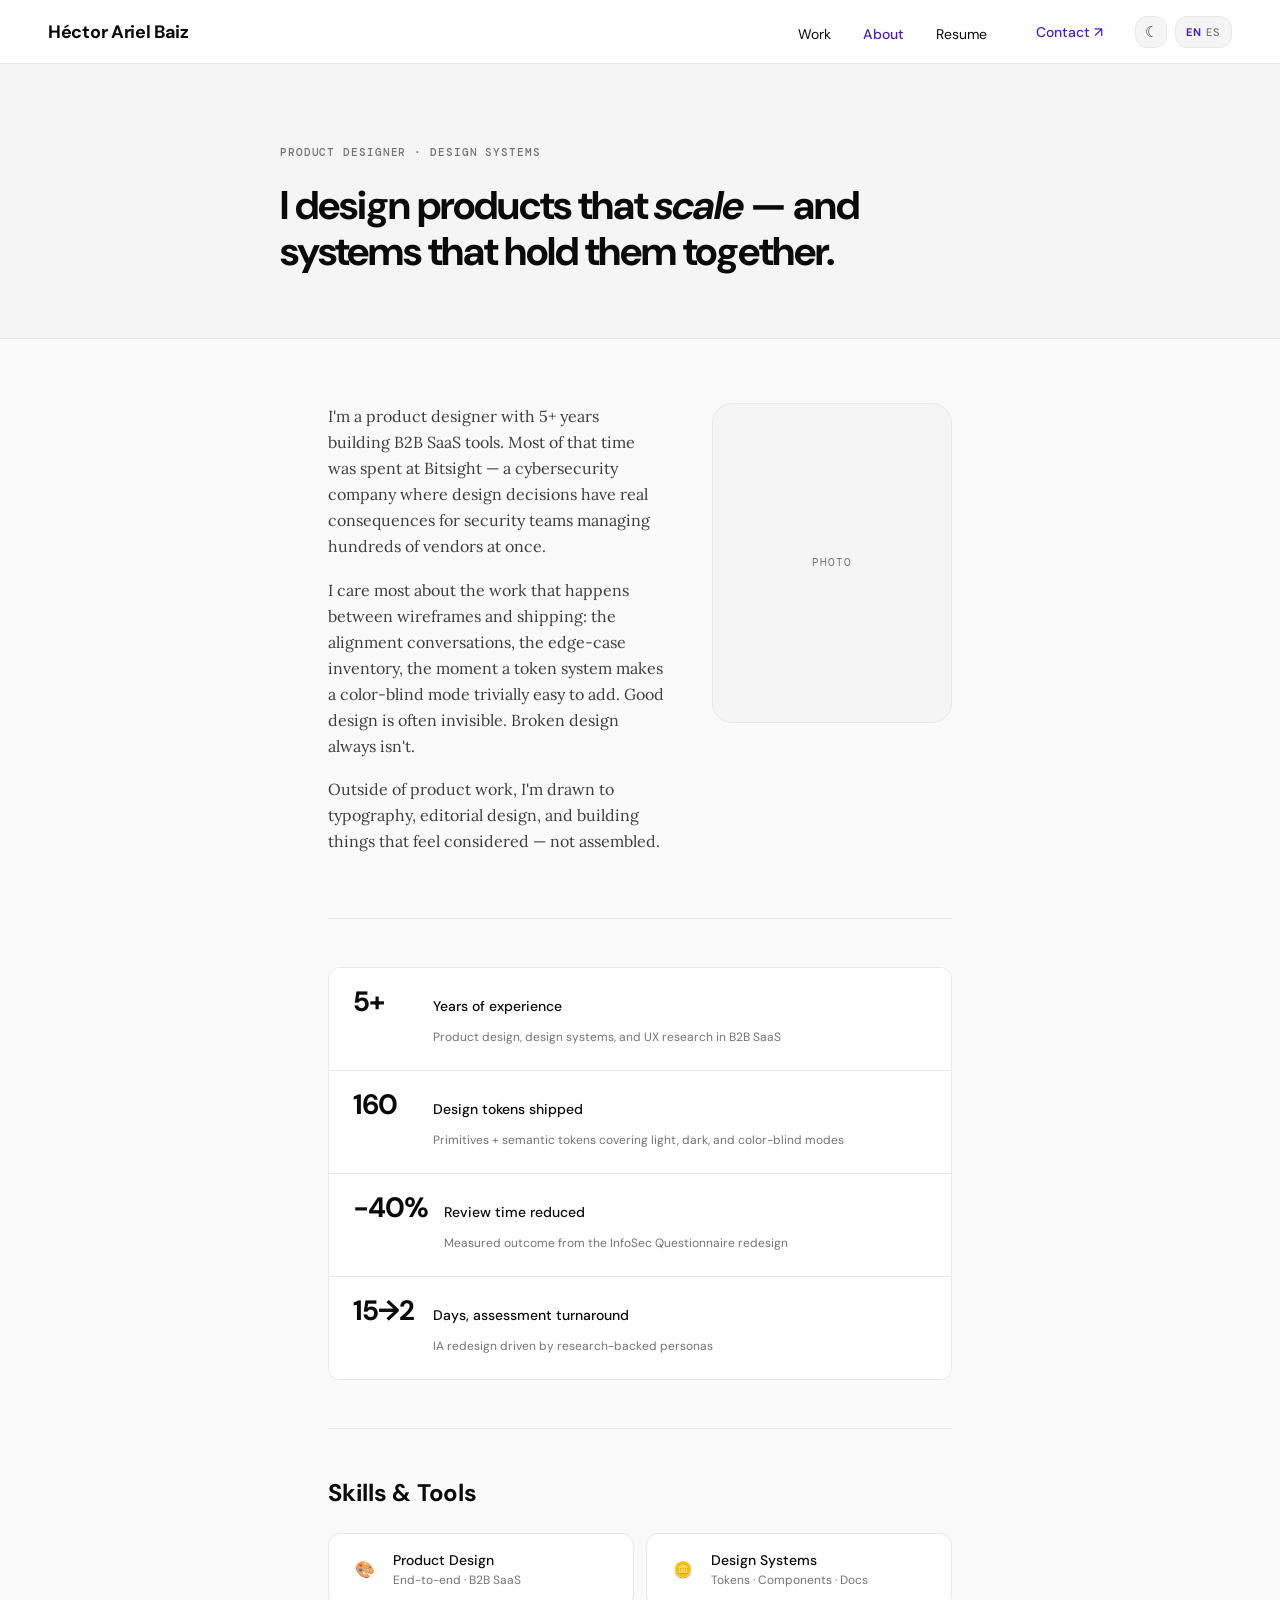
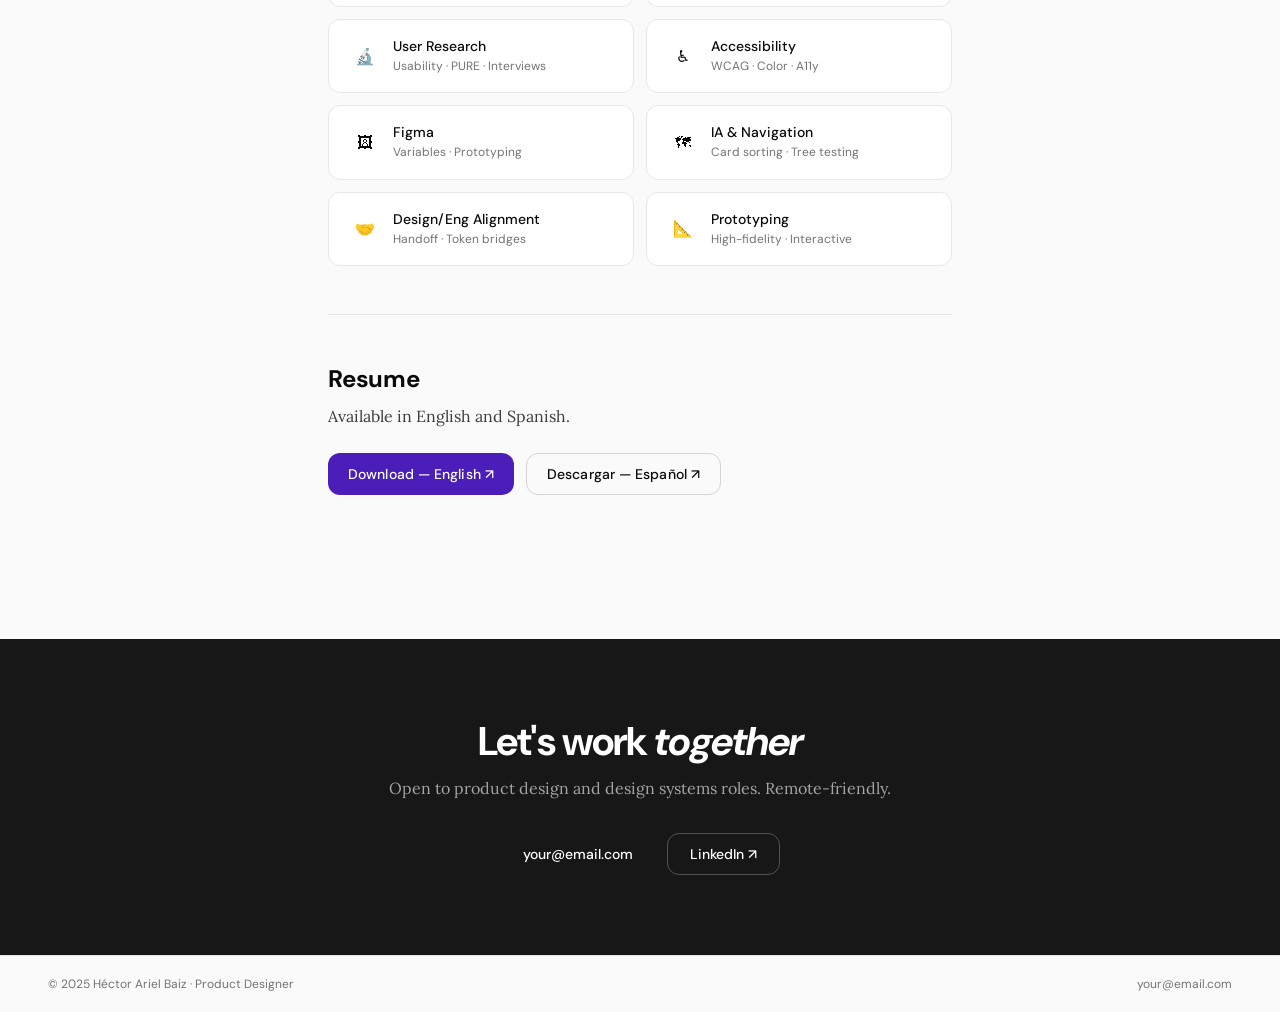
==== about.html @ a4086be5 "feat: case list layout, about page, name updated to Héctor Ariel Baiz" ====
<!DOCTYPE html>
<html lang="en">
<head>
  <meta charset="UTF-8"/>
  <link rel="stylesheet" href="css/tokens.css"/>
  <link rel="stylesheet" href="css/base.css"/>
  <link rel="stylesheet" href="css/about.css"/>
  <meta name="viewport" content="width=device-width, initial-scale=1.0"/>
  <title>About — Héctor Ariel Baiz · Product Designer</title>
</head>
<body>

<nav>
  <a class="nav-name" href="index.html" data-i18n="nav.brand">Héctor Ariel Baiz</a>
  <ul class="nav-links">
    <li><a href="index.html#work" data-i18n="nav.work">Work</a></li>
    <li><a href="about.html" aria-current="page" data-i18n="nav.about">About</a></li>
    <li><a href="downloads/Hector-Ariel-Baiz-Resume-EN.pdf" target="_blank" data-i18n="nav.resume">Resume</a></li>
  </ul>
  <a href="#" class="nav-cta" data-i18n="nav.contact" data-email-href>Contact ↗</a>
  <div class="nav-controls">
    <button class="theme-toggle" aria-label="Toggle theme">
      <span class="icon-moon">☾</span>
      <span class="icon-sun">☀</span>
    </button>
    <button class="lang-toggle" aria-label="Toggle language">
      <span class="lang-active">EN</span>
      <span class="lang-label">ES</span>
    </button>
  </div>
</nav>

<!-- ── HERO ── -->
<header class="about-hero">
  <div class="about-hero__inner">
    <span class="about-eyebrow">Product Designer · Design Systems</span>
    <h1>I design products that <em>scale</em> — and systems that hold them together.</h1>
  </div>
</header>

<!-- ── MAIN ── -->
<main class="about-wrap">

  <!-- BIO -->
  <section class="about-bio reveal">
    <div class="about-bio__text">
      <p>I'm a product designer with 5+ years building B2B SaaS tools. Most of that time was spent at Bitsight — a cybersecurity company where design decisions have real consequences for security teams managing hundreds of vendors at once.</p>
      <p>I care most about the work that happens between wireframes and shipping: the alignment conversations, the edge-case inventory, the moment a token system makes a color-blind mode trivially easy to add. Good design is often invisible. Broken design always isn't.</p>
      <p>Outside of product work, I'm drawn to typography, editorial design, and building things that feel considered — not assembled.</p>
    </div>
    <aside class="about-bio__aside">
      <figure class="about-photo about-photo--placeholder">
        <span>Photo</span>
      </figure>
    </aside>
  </section>

  <div class="divider"></div>

  <!-- NUMBERS -->
  <section class="about-facts reveal">
    <div class="about-fact">
      <span class="fact-num">5+</span>
      <div class="fact-copy">
        <strong>Years of experience</strong>
        <span>Product design, design systems, and UX research in B2B SaaS</span>
      </div>
    </div>
    <div class="about-fact">
      <span class="fact-num">160</span>
      <div class="fact-copy">
        <strong>Design tokens shipped</strong>
        <span>Primitives + semantic tokens covering light, dark, and color-blind modes</span>
      </div>
    </div>
    <div class="about-fact">
      <span class="fact-num">−40%</span>
      <div class="fact-copy">
        <strong>Review time reduced</strong>
        <span>Measured outcome from the InfoSec Questionnaire redesign</span>
      </div>
    </div>
    <div class="about-fact">
      <span class="fact-num">15→2</span>
      <div class="fact-copy">
        <strong>Days, assessment turnaround</strong>
        <span>IA redesign driven by research-backed personas</span>
      </div>
    </div>
  </section>

  <div class="divider"></div>

  <!-- SKILLS -->
  <section class="about-skills reveal">
    <h2>Skills & Tools</h2>
    <div class="skills-grid">
      <div class="skill-item"><div class="skill-icon">🎨</div><div><div class="skill-name">Product Design</div><div class="skill-cat">End-to-end · B2B SaaS</div></div></div>
      <div class="skill-item"><div class="skill-icon">🪙</div><div><div class="skill-name">Design Systems</div><div class="skill-cat">Tokens · Components · Docs</div></div></div>
      <div class="skill-item"><div class="skill-icon">🔬</div><div><div class="skill-name">User Research</div><div class="skill-cat">Usability · PURE · Interviews</div></div></div>
      <div class="skill-item"><div class="skill-icon">♿</div><div><div class="skill-name">Accessibility</div><div class="skill-cat">WCAG · Color · A11y</div></div></div>
      <div class="skill-item"><div class="skill-icon">🖼</div><div><div class="skill-name">Figma</div><div class="skill-cat">Variables · Prototyping</div></div></div>
      <div class="skill-item"><div class="skill-icon">🗺</div><div><div class="skill-name">IA & Navigation</div><div class="skill-cat">Card sorting · Tree testing</div></div></div>
      <div class="skill-item"><div class="skill-icon">🤝</div><div><div class="skill-name">Design/Eng Alignment</div><div class="skill-cat">Handoff · Token bridges</div></div></div>
      <div class="skill-item"><div class="skill-icon">📐</div><div><div class="skill-name">Prototyping</div><div class="skill-cat">High-fidelity · Interactive</div></div></div>
    </div>
  </section>

  <div class="divider"></div>

  <!-- RESUME -->
  <section class="about-resume reveal">
    <h2>Resume</h2>
    <p>Available in English and Spanish.</p>
    <div class="resume-links">
      <a href="downloads/Hector-Ariel-Baiz-Resume-EN.pdf" target="_blank" class="btn-primary">Download — English ↗</a>
      <a href="downloads/Hector-Ariel-Baiz-Resume-ES.pdf" target="_blank" class="btn-secondary">Descargar — Español ↗</a>
    </div>
  </section>

</main>

<!-- ── CONTACT ── -->
<section class="contact-dark">
  <h2>Let's work <em>together</em></h2>
  <p>Open to product design and design systems roles. Remote-friendly.</p>
  <div class="contact-links">
    <a href="#" class="btn-white" data-email>your@email.com</a>
    <a href="https://linkedin.com/in/yourprofile" class="btn-ghost-dark">LinkedIn ↗</a>
  </div>
</section>

<footer>
  <p>© 2025 Héctor Ariel Baiz · Product Designer</p>
  <a href="#" data-email>your@email.com</a>
</footer>

<script src="js/site.js" defer></script>
</body>
</html>
---- css/tokens.css ----
/*
 * tokens.css
 * ─────────────────────────────────────────────────────────
 * HAriel Baiz · Portfolio Design System
 * Source: Figma portfolio-DS  ·  Reference: doc.cc
 *
 * STRUCTURE
 *   1. Google Fonts
 *   2. Primitives  (raw neutral scale + brand)
 *   3. Light mode  (semantic tokens  →  :root)
 *   4. Dark mode   (overrides        →  [data-theme="dark"])
 *   5. Typography tokens
 *   6. Spacing & radius
 *
 * COLOR RULES
 *   · UI uses neutral scale exclusively
 *   · --brand (#2b0c7d) = interactive only:
 *     buttons, links, active nav, focus ring, tags text
 *   · Illustration palette (magenta, purple tints) = NOT for UI
 *
 * TYPOGRAPHY RULES (from Figma Typography page)
 *   Display  → Space Grotesk Bold    72/56/40px  tracking -2/-1.5/-1px
 *   Heading  → DM Sans ExtraBold     32/24px     tracking -0.5/-0.25px
 *              DM Sans Medium        20/18px
 *   Body     → Lora Regular          18/16px     lh 30/26px
 *   UI       → DM Sans Medium        16/14/12px
 *   Nav      → DM Sans Regular       14px
 * ─────────────────────────────────────────────────────────
 */

/* ── 1. FONTS ──────────────────────────────────────────── */
@import url('https://fonts.googleapis.com/css2?family=Space+Grotesk:wght@500,700&family=DM+Sans:ital,opsz,wght@0,9..40,400;0,9..40,500;0,9..40,800;1,9..40,400&family=Lora:ital,wght@0,400;1,400&family=DM+Mono:wght@400;500&display=swap');

/* ── 2. PRIMITIVES ─────────────────────────────────────── */
:root {
  /* Neutral scale — doc.cc foundation */
  --n-0:   #ffffff;
  --n-50:  #fafafa;
  --n-100: #f5f5f5;
  --n-200: #e8e8e8;
  --n-300: #d4d4d4;
  --n-400: #a3a3a3;
  --n-500: #737373;
  --n-600: #525252;
  --n-700: #3d3d3d;
  --n-800: #262626;
  --n-900: #171717;
  --n-950: #0a0a0a;

  /* Brand primitives */
  --purple-600: #3a149a;   /* hover state */
  --purple-700: #2b0c7d;   /* default interactive */
  --purple-300: #9b7dff;   /* brand on dark bg */
  --purple-500: #4B1EBA;
  --purple-400: #673CD8;
}

/* ── 3. LIGHT MODE (default) ────────────────────────────── */
:root {
  /* Backgrounds */
  --bg:         var(--n-0);
  --bg-subtle:  var(--n-50);
  --bg-muted:   var(--n-100);
  --bg-inverse: var(--n-900);  /* used for dark CTA / contact section */

  /* Surfaces */
  --surface-card:    var(--n-0);
  --surface-overlay: rgba(255,255,255,0.95);

  /* Text */
  --text:    var(--n-950);   /* primary   #0a0a0a */
  --text-2:  var(--n-700);   /* secondary #525252 */
  --text-3:  var(--n-500);   /* tertiary  #737373 */
  --text-on-inverse: var(--n-0);
  --text-on-inverse-2: var(--n-400);

  /* Borders */
  --border:     var(--n-200);   /* default #e8e8e8 */
  --border-mid: var(--n-300);   /* medium  #d4d4d4 */
  --border-str: var(--n-400);   /* strong  #a3a3a3 */

  /* Brand — interactive elements only */
  --brand:       var(--purple-500);  /* #2b0c7d */
  --brand-hover: var(--purple-600);  /* #3a149a */
  --brand-tag-bg: var(--n-200);      /* tag pill background */

  /* Nav */
  --nav-bg:      var(--surface-overlay);
  --nav-border:  var(--border);
  --nav-text:    var(--text);
  --nav-link:   var(--purple-500);

  /* Callout / feature card backgrounds */
  --surface-feature: var(--n-100);
  --surface-win:  #f0faf5;
  --surface-pain: #fdf5f2;
  --border-win:   #b8e4cc;
  --border-pain:  #f5d0c5;
  --surface-shipped:  #f0faf5;
  --border-shipped:   #b8e4cc;
  --surface-deferred: #fdf5f2;
  --border-deferred:  #f5d0c5;
}

/* ── 4. DARK MODE ───────────────────────────────────────── */
[data-theme="dark"] {
  /* Backgrounds */
  --bg:         var(--n-950);  /* #0a0a0a */
  --bg-subtle:  var(--n-900);
  --bg-muted:   var(--n-800);
  --bg-inverse: var(--n-100);    /* contact section flips to white in dark mode */

  /* Surfaces */
  --surface-card:    var(--n-800);
  --surface-overlay: rgba(10,10,10,0.95);

  /* Text */
  --text:    var(--n-0);     /* #ffffff */
  --text-2:  var(--n-200);   /* #a3a3a3 */
  --text-3:  var(--n-400);   /* #737373 */
  --text-on-inverse: var(--n-950);
  --text-on-inverse-2: var(--n-600);

  /* Borders */
  --border:     var(--n-700);   /* #262626 */
  --border-mid: var(--n-600);   /* #3d3d3d */
  --border-str: var(--n-500);   /* #525252 */

  /* Brand — lighter purple for dark bg contrast */
  --brand:       var(--purple-400); 
  --brand-hover: var(--purple-300);
  --brand-tag-bg: var(--n-600);

  /* Nav */
  --nav-bg:     var(--surface-overlay);
  --nav-border: var(--border);
  --nav-text:   var(--text);
  --nav-link:   var(--purple-300);

  /* Callout surfaces */
  --surface-feature: var(--n-900);
  --surface-win:  #0d1f15;
  --surface-pain: #1f0f0a;
  --border-win:   #1d4a30;
  --border-pain:  #4a2010;
  --surface-shipped:  #0d1f15;
  --border-shipped:   #1d4a30;
  --surface-deferred: #1f0f0a;
  --border-deferred:  #4a2010;
}

/* ── 5. TYPOGRAPHY TOKENS ───────────────────────────────── */
:root {
  --f-display: 'DM Sans', sans-serif;
  --f-ui:      'DM Sans', system-ui, sans-serif;
  --f-body:    'Lora', Georgia, serif;
  --f-mono:    'DM Mono', monospace;

  /* Display — Space Grotesk Bold */
  --t-display-2xl: 700 72px/80px var(--f-display);
  --t-display-xl:  700 56px/64px var(--f-display);
  --t-display-lg:  700 40px/48px var(--f-display);

  /* Heading — DM Sans */
  --t-heading-xl: 700 32px/40px var(--f-ui);   /* letter-spacing: -0.5px */
  --t-heading-lg: 700 24px/32px var(--f-ui);   /* letter-spacing: -0.25px */
  --t-heading-md: 500 20px/28px var(--f-ui);
  --t-heading-sm: 500 18px/26px var(--f-ui);

  /* Body — Lora */
  --t-body-lg: 400 18px/30px var(--f-body);
  --t-body-md: 400 16px/26px var(--f-body);

  /* UI — DM Sans */
  --t-label-lg: 500 16px/24px var(--f-ui);
  --t-label-md: 500 14px/20px var(--f-ui);
  --t-label-sm: 500 12px/16px var(--f-ui);
  --t-caption:  400 12px/16px var(--f-ui);
  --t-nav:      400 14px/20px var(--f-ui);
}

/* ── 6. SPACING & RADIUS ────────────────────────────────── */
:root {
  --r-sm:   6px;
  --r-md:   12px;
  --r-lg:   20px;
  --r-pill: 999px;

  --space-xs:  8px;
  --space-sm:  16px;
  --space-md:  24px;
  --space-lg:  48px;
  --space-xl:  80px;
  --space-2xl: 96px;

  /* Legacy aliases — referenced by case study components */
  --radius-sm:  var(--r-sm);
  --radius-md:  var(--r-md);
  --radius-lg:  var(--r-lg);
  --purple:     var(--brand);
  --purple-mid: var(--brand-hover);
  --magenta:    var(--brand);
  --bg-soft:    var(--bg-subtle);
  --bg-card:    var(--surface-card);
  --text-mid:   var(--text-2);
  --text-mute:  var(--text-3);
}
---- css/base.css ----
/*
 * base.css
 * ─────────────────────────────────────────────────────────
 * Reset · Nav · Footer · Buttons · Chips · Utilities
 * Shared by every page in the portfolio
 * ─────────────────────────────────────────────────────────
 */

/* ── RESET ─────────────────────────────────────────────── */
*, *::before, *::after { box-sizing: border-box; margin: 0; padding: 0; }
html { scroll-behavior: smooth; }
img, video { max-width: 100%; display: block; }

/* ── BASE ──────────────────────────────────────────────── */
body {
  font-family: var(--f-ui);
  font-size: 20px;
  background: var(--bg-subtle);
  color: var(--text);
  line-height: 1.6;
  -webkit-font-smoothing: antialiased;
  transition: background-color 0.25s ease, color 0.25s ease;
}

/* ── NAV ───────────────────────────────────────────────── */
nav {
  position: sticky;
  top: 0;
  z-index: 100;
  background: var(--nav-bg);
  backdrop-filter: blur(16px);
  -webkit-backdrop-filter: blur(16px);
  border-bottom: 1px solid var(--nav-border);
  height: 64px;
  padding: 0 48px;
  display: flex;
  align-items: center;
  justify-content: space-between;
  gap: 32px;
}

/* Logo — Space Grotesk Bold 18px */
.nav-name,
.nav-logo {
  font-family: var(--f-display);
  font-weight: 700;
  font-size: 18px;
  line-height: 1;
  letter-spacing: -0.3px;
  color: var(--text);
  text-decoration: none;
  white-space: nowrap;
  flex-shrink: 0;
}

.nav-links {
  display: flex;
  gap: 32px;
  list-style: none;
  flex: 1;
  justify-content: flex-end;
  margin-right: 16px;
}

/* Nav/Default — DM Sans Regular 14px */
.nav-links a {
  font-family: var(--f-ui);
  font-size: 14px;
  font-weight: 400;
  line-height: 20px;
  letter-spacing: 0.1px;
  color: var(--nav-text);
  text-decoration: none;
  transition: color 0.15s;
}
.nav-links a:hover,
.nav-links a[aria-current="page"] {
  /* Nav/Active — DM Sans Medium */
  font-weight: 500;
  color: var(--nav-link);
}

/* Contact CTA — DM Sans Medium 14px brand */
.nav-cta {
  font-family: var(--f-ui);
  font-weight: 500;
  font-size: 14px;
  line-height: 20px;
  letter-spacing: 0.1px;
  color: var(--nav-link);
  text-decoration: none;
  white-space: nowrap;
  flex-shrink: 0;
  transition: opacity 0.15s;
}
.nav-cta:hover { opacity: 0.7; }

/* ── NAV CONTROLS (theme + lang) ────────────────────────── */
.nav-controls {
  display: flex;
  align-items: center;
  gap: 8px;
  flex-shrink: 0;
}

/* Theme toggle button */
.theme-toggle {
  width: 32px;
  height: 32px;
  border-radius: var(--r-md);
  border: 1px solid var(--border);
  background: var(--bg-muted);
  color: var(--text-2);
  cursor: pointer;
  display: flex;
  align-items: center;
  justify-content: center;
  font-size: 15px;
  transition: background 0.15s, border-color 0.15s, color 0.15s;
  padding: 0;
  line-height: 1;
}
.theme-toggle:hover {
  background: var(--bg-subtle);
  border-color: var(--border-mid);
  color: var(--text);
}
/* Icon swap via data-theme on <html> */
.theme-toggle .icon-sun  { display: none; }
.theme-toggle .icon-moon { display: block; }
[data-theme="dark"] .theme-toggle .icon-sun  { display: block; }
[data-theme="dark"] .theme-toggle .icon-moon { display: none; }

/* Lang toggle */
.lang-toggle {
  height: 32px;
  padding: 0 10px;
  border-radius: var(--r-md);
  border: 1px solid var(--border);
  background: var(--bg-muted);
  color: var(--text-2);
  cursor: pointer;
  display: flex;
  align-items: center;
  font-family: var(--f-ui);
  font-size: 11px;
  font-weight: 500;
  letter-spacing: 0.08em;
  text-transform: uppercase;
  gap: 4px;
  transition: background 0.15s, border-color 0.15s, color 0.15s;
}
.lang-toggle:hover {
  background: var(--bg-subtle);
  border-color: var(--border-mid);
  color: var(--text);
}
/* Active lang indicator */
.lang-toggle .lang-label { color: var(--text-3); }
.lang-toggle .lang-active { color: var(--brand); font-weight: 700; }

/* ── DIVIDER ────────────────────────────────────────────── */
.divider {
  height: 1px;
  background: var(--border);
}

/* ── BUTTONS ────────────────────────────────────────────── */

/* Button/MD — DM Sans Medium 14px/20px */
.btn-primary {
  display: inline-flex;
  align-items: center;
  gap: 6px;
  font-family: var(--f-ui);
  font-weight: 500;
  font-size: 14px;
  line-height: 20px;
  letter-spacing: 0.1px;
  color: #fff;
  background: var(--brand);
  padding: 10px 20px;
  border-radius: var(--r-md);
  border: none;
  text-decoration: none;
  cursor: pointer;
  transition: background 0.15s, transform 0.15s;
  white-space: nowrap;
}
.btn-primary:hover {
  background: var(--brand-hover);
  transform: translateY(-1px);
}

.btn-secondary {
  display: inline-flex;
  align-items: center;
  gap: 6px;
  font-family: var(--f-ui);
  font-weight: 500;
  font-size: 14px;
  line-height: 20px;
  letter-spacing: 0.1px;
  color: var(--text);
  background: transparent;
  border: 1px solid var(--border-mid);
  padding: 10px 20px;
  border-radius: var(--r-md);
  text-decoration: none;
  cursor: pointer;
  transition: border-color 0.15s, color 0.15s, transform 0.15s;
  white-space: nowrap;
}
.btn-secondary:hover {
  border-color: var(--border-str);
  transform: translateY(-1px);
}

/* Used on dark background (contact section) */
.btn-white {
  display: inline-flex;
  align-items: center;
  gap: 8px;
  font-family: var(--f-ui);
  font-weight: 500;
  font-size: 14px;
  line-height: 20px;
  color: var(--text-on-inverse);
  background: var(--bg-inverse);
  padding: 10px 22px;
  border-radius: var(--r-md);
  border: none;
  text-decoration: none;
  cursor: pointer;
  transition: opacity 0.15s;
}
.btn-white:hover { opacity: 0.88; }

.btn-ghost-dark {
  display: inline-flex;
  align-items: center;
  gap: 8px;
  font-family: var(--f-ui);
  font-weight: 500;
  font-size: 14px;
  line-height: 20px;
  color: var(--text-on-inverse);
  border: 1px solid rgba(255,255,255,0.25);
  padding: 10px 22px;
  border-radius: var(--r-md);
  text-decoration: none;
  cursor: pointer;
  background: transparent;
  transition: border-color 0.15s;
}
.btn-ghost-dark:hover { border-color: rgba(255,255,255,0.6); }

/* ── CHIPS / TAGS ───────────────────────────────────────── */

/* Filled brand tag (cards, hero chips) */
.chip, .card-tag, .tag {
  display: inline-flex;
  align-items: center;
  font-family: var(--f-ui);
  font-size: 11px;
  font-weight: 500;
  letter-spacing: 0.1px;
  color: var(--text-2);
  background: var(--brand-tag-bg);
  padding: 3px 10px;
  border-radius: var(--r-pill);
  white-space: nowrap;
}

/* Outline chip variant */
.chip.outline {
  background: transparent;
  color: var(--text-3);
  border: 1px solid var(--border-mid);
}

/* ── FOOTER ─────────────────────────────────────────────── */
footer {
  background: var(--bg-subtle);
  border-top: 1px solid var(--border);
  padding: 20px 48px;
  display: flex;
  align-items: center;
  justify-content: space-between;
  gap: 16px;
}
footer p,
footer a {
  font-family: var(--f-ui);
  font-size: 12px;
  line-height: 16px;
  color: var(--text-3);
  text-decoration: none;
}
footer a:hover { color: var(--text); }

/* ── ANIMATIONS ─────────────────────────────────────────── */
@keyframes fadeUp {
  from { opacity: 0; transform: translateY(14px); }
  to   { opacity: 1; transform: none; }
}

/* Triggered on load (hero elements) */
.js .fade-in {
  opacity: 0;
  animation: fadeUp 0.55s ease both;
}
.fade-in:nth-child(1) { animation-delay: 0.0s; }
.fade-in:nth-child(2) { animation-delay: 0.1s; }
.fade-in:nth-child(3) { animation-delay: 0.2s; }
.fade-in:nth-child(4) { animation-delay: 0.3s; }
.fade-in:nth-child(5) { animation-delay: 0.4s; }

/* Triggered on scroll (IntersectionObserver in site.js) */
/* Only hide .reveal when JS has loaded — content always visible without JS */
.js .reveal {
  opacity: 0;
  transform: translateY(16px);
  transition: opacity 0.5s ease, transform 0.5s ease;
}
.js .reveal.visible {
  opacity: 1;
  transform: none;
}

/* Respect reduced motion */
@media (prefers-reduced-motion: reduce) {
  .fade-in { animation: none; opacity: 1; }
  .reveal  { transition: none; opacity: 1; transform: none; }
}

/* ── PROGRESS BAR (case studies) ────────────────────────── */
.progress-bar {
  position: sticky;
  top: 64px;
  left: 0;
  right: 0;
  height: 2px;
  background: var(--border);
  z-index: 99;
}
.progress-fill {
  height: 100%;
  width: 0%;
  background: var(--brand);
  transition: width 0.1s linear;
}

/* ── RESPONSIVE SHARED ─────────────────────────────────── */
@media (max-width: 1024px) {
  nav { padding: 0 24px; }
  footer { padding: 20px 24px; }
}
@media (max-width: 640px) {
  nav { padding: 0 16px; gap: 16px; }
  .nav-links { display: none; }
  footer { padding: 16px; flex-direction: column; text-align: center; }
}
---- css/about.css ----
/*
 * about.css
 * Requires: tokens.css, base.css
 */

/* ── HERO ───────────────────────────────────────────────── */
.about-hero {
  background: var(--bg-muted);
  border-bottom: 1px solid var(--border);
  padding: 5rem 48px 4rem;
}
.about-hero__inner {
  max-width: 720px;
  margin: 0 auto;
}
.about-eyebrow {
  display: block;
  font-family: var(--f-mono);
  font-size: 0.7rem;
  font-weight: 500;
  letter-spacing: 0.08em;
  text-transform: uppercase;
  color: var(--text-3);
  margin-bottom: 1.25rem;
}
.about-hero h1 {
  font-family: var(--f-display);
  font-weight: 700;
  font-size: clamp(2rem, 4vw, 40px);
  line-height: 1.15;
  letter-spacing: -1px;
  color: var(--text);
}
.about-hero h1 em { font-style: italic; }

/* ── MAIN ───────────────────────────────────────────────── */
.about-wrap {
  max-width: 720px;
  margin: 0 auto;
  padding: 0 48px 6rem;
}

/* ── BIO ────────────────────────────────────────────────── */
.about-bio {
  display: grid;
  grid-template-columns: 1fr 240px;
  gap: 48px;
  align-items: start;
  padding: 4rem 0;
}
.about-bio__text p {
  font-family: var(--f-body);
  font-size: 16px;
  line-height: 26px;
  color: var(--text-2);
  margin-bottom: 1.1rem;
}
.about-bio__text p:last-child { margin-bottom: 0; }

.about-photo {
  width: 100%;
  aspect-ratio: 3/4;
  border-radius: var(--r-lg);
  overflow: hidden;
  border: 1px solid var(--border);
  margin: 0;
}
.about-photo img {
  width: 100%; height: 100%;
  object-fit: cover; display: block;
}
.about-photo--placeholder {
  background: var(--bg-muted);
  display: flex; align-items: center; justify-content: center;
}
.about-photo--placeholder span {
  font-family: var(--f-mono);
  font-size: 0.7rem; letter-spacing: 0.08em;
  text-transform: uppercase; color: var(--text-3);
}

/* ── FACTS ──────────────────────────────────────────────── */
.about-facts {
  border: 1px solid var(--border);
  border-radius: var(--r-md);
  overflow: hidden;
  margin: 3rem 0;
}
.about-fact {
  background: var(--surface-card);
  padding: 20px 24px;
  border-bottom: 1px solid var(--border);
  display: flex;
  align-items: baseline;
  gap: 16px;
}
.about-fact:last-child { border-bottom: none; }
.fact-num {
  font-family: var(--f-display);
  font-weight: 700; font-size: 28px;
  line-height: 1; letter-spacing: -1px;
  color: var(--text); min-width: 64px; flex-shrink: 0;
}
.fact-copy strong {
  display: block; font-family: var(--f-ui);
  font-weight: 500; font-size: 14px;
  line-height: 20px; color: var(--text); margin-bottom: 2px;
}
.fact-copy span {
  font-family: var(--f-ui);
  font-size: 12px; line-height: 16px; color: var(--text-3);
}

/* ── SKILLS ─────────────────────────────────────────────── */
.about-skills { padding: 3rem 0; }
.about-skills h2 {
  font-family: var(--f-ui); font-weight: 700;
  font-size: 24px; line-height: 32px;
  letter-spacing: -0.25px; color: var(--text); margin-bottom: 24px;
}
.skills-grid {
  display: grid; grid-template-columns: repeat(2, 1fr); gap: 12px;
}
.skill-item {
  background: var(--surface-card); border: 1px solid var(--border);
  border-radius: var(--r-md); padding: 16px 20px;
  display: flex; align-items: center; gap: 12px;
}
.skill-icon {
  width: 32px; height: 32px;
  display: flex; align-items: center; justify-content: center;
  font-size: 16px; flex-shrink: 0;
}
.skill-name {
  font-family: var(--f-ui); font-weight: 500;
  font-size: 14px; line-height: 20px; color: var(--text); margin-bottom: 1px;
}
.skill-cat { font-family: var(--f-ui); font-size: 12px; color: var(--text-3); }

/* ── RESUME ─────────────────────────────────────────────── */
.about-resume { padding: 3rem 0; }
.about-resume h2 {
  font-family: var(--f-ui); font-weight: 700;
  font-size: 24px; line-height: 32px;
  letter-spacing: -0.25px; color: var(--text); margin-bottom: 8px;
}
.about-resume > p {
  font-family: var(--f-body); font-size: 16px;
  line-height: 26px; color: var(--text-2); margin-bottom: 24px;
}
.resume-links { display: flex; gap: 12px; flex-wrap: wrap; }

/* ── CONTACT ────────────────────────────────────────────── */
.contact-dark {
  background: var(--bg-inverse); padding: 80px 48px; text-align: center;
}
.contact-dark h2 {
  font-family: var(--f-display); font-weight: 700;
  font-size: clamp(2rem, 4vw, 40px);
  line-height: 1.1; letter-spacing: -1px;
  color: var(--text-on-inverse); margin-bottom: 12px;
}
.contact-dark h2 em { font-style: italic; }
.contact-dark > p {
  font-family: var(--f-body); font-size: 16px;
  line-height: 26px; color: var(--text-on-inverse-2); margin-bottom: 32px;
}
.contact-links { display: flex; gap: 12px; justify-content: center; flex-wrap: wrap; }

/* ── RESPONSIVE ─────────────────────────────────────────── */
@media (max-width: 768px) {
  .about-bio { grid-template-columns: 1fr; }
  .about-bio__aside { order: -1; max-width: 180px; }
  .skills-grid { grid-template-columns: 1fr; }
}
@media (max-width: 640px) {
  .about-hero { padding: 4rem 16px 3rem; }
  .about-wrap { padding: 0 16px 4rem; }
  .contact-dark { padding: 64px 16px; }
}
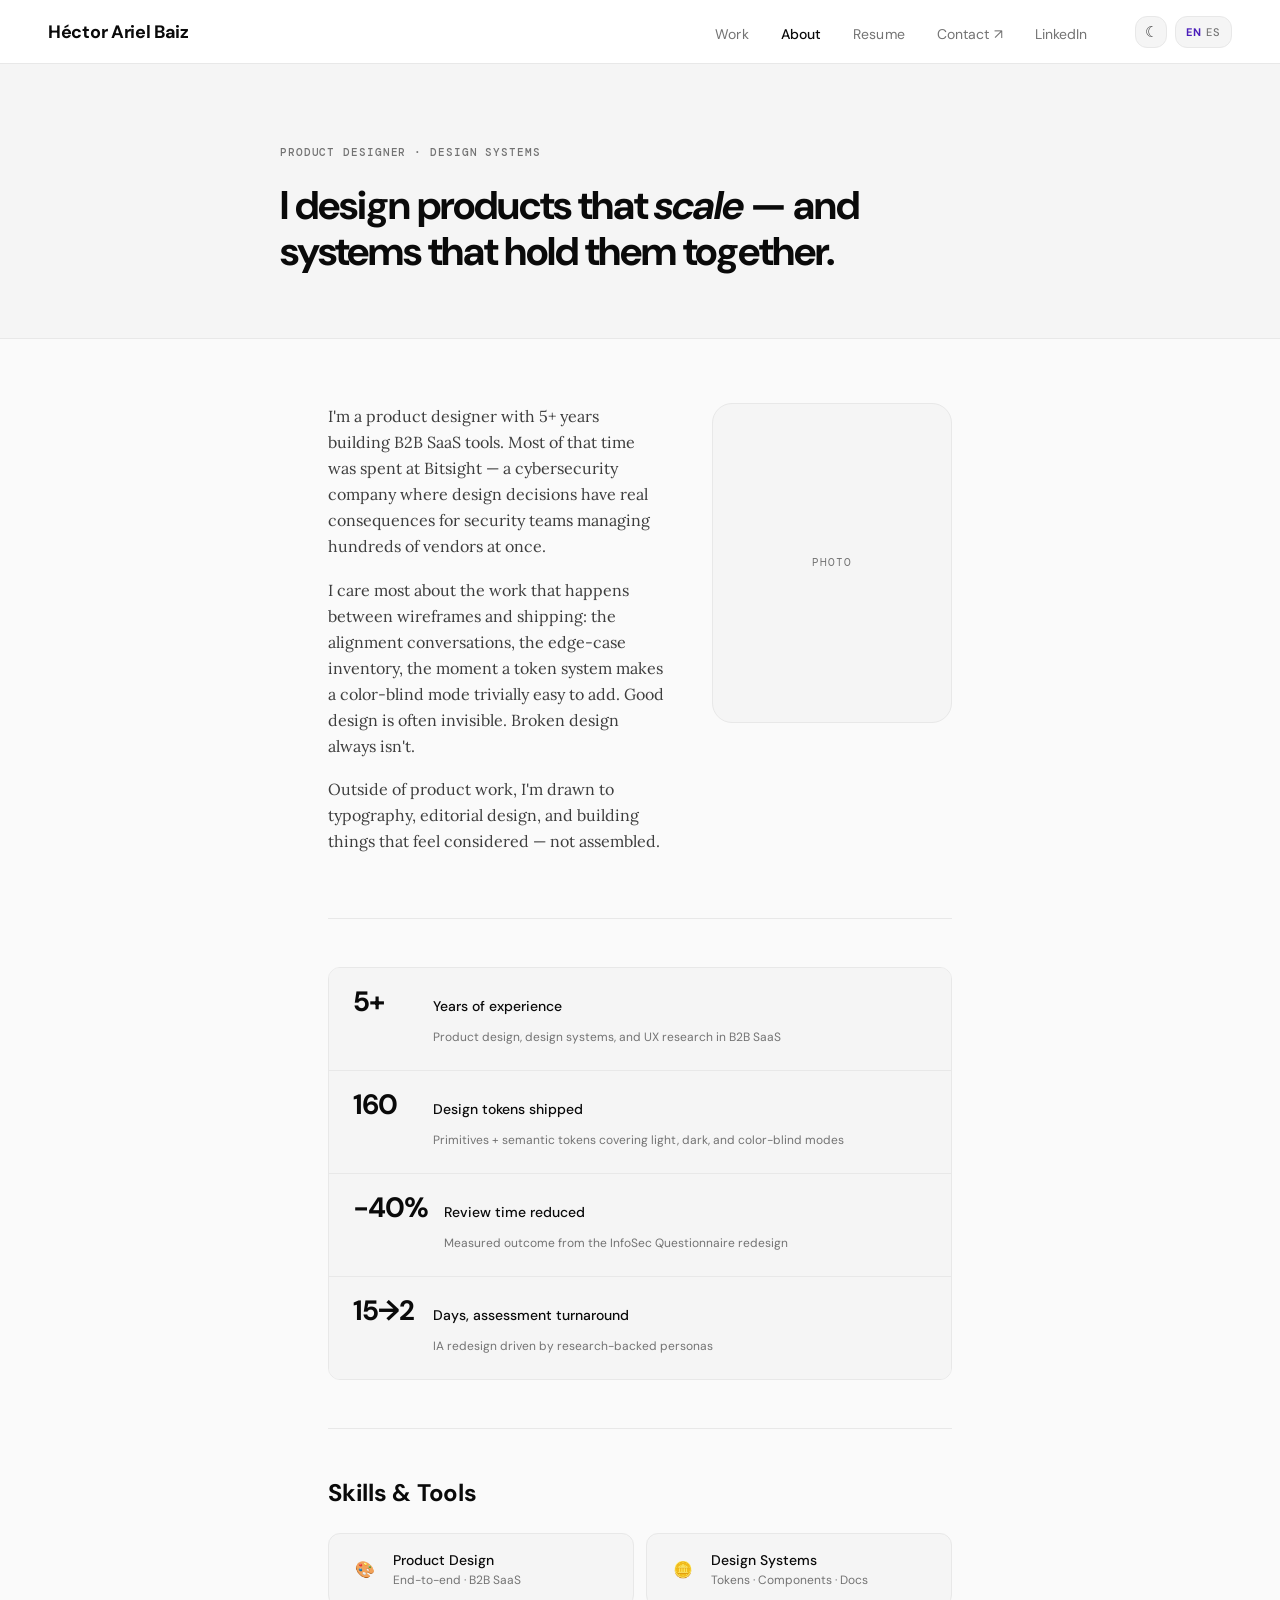
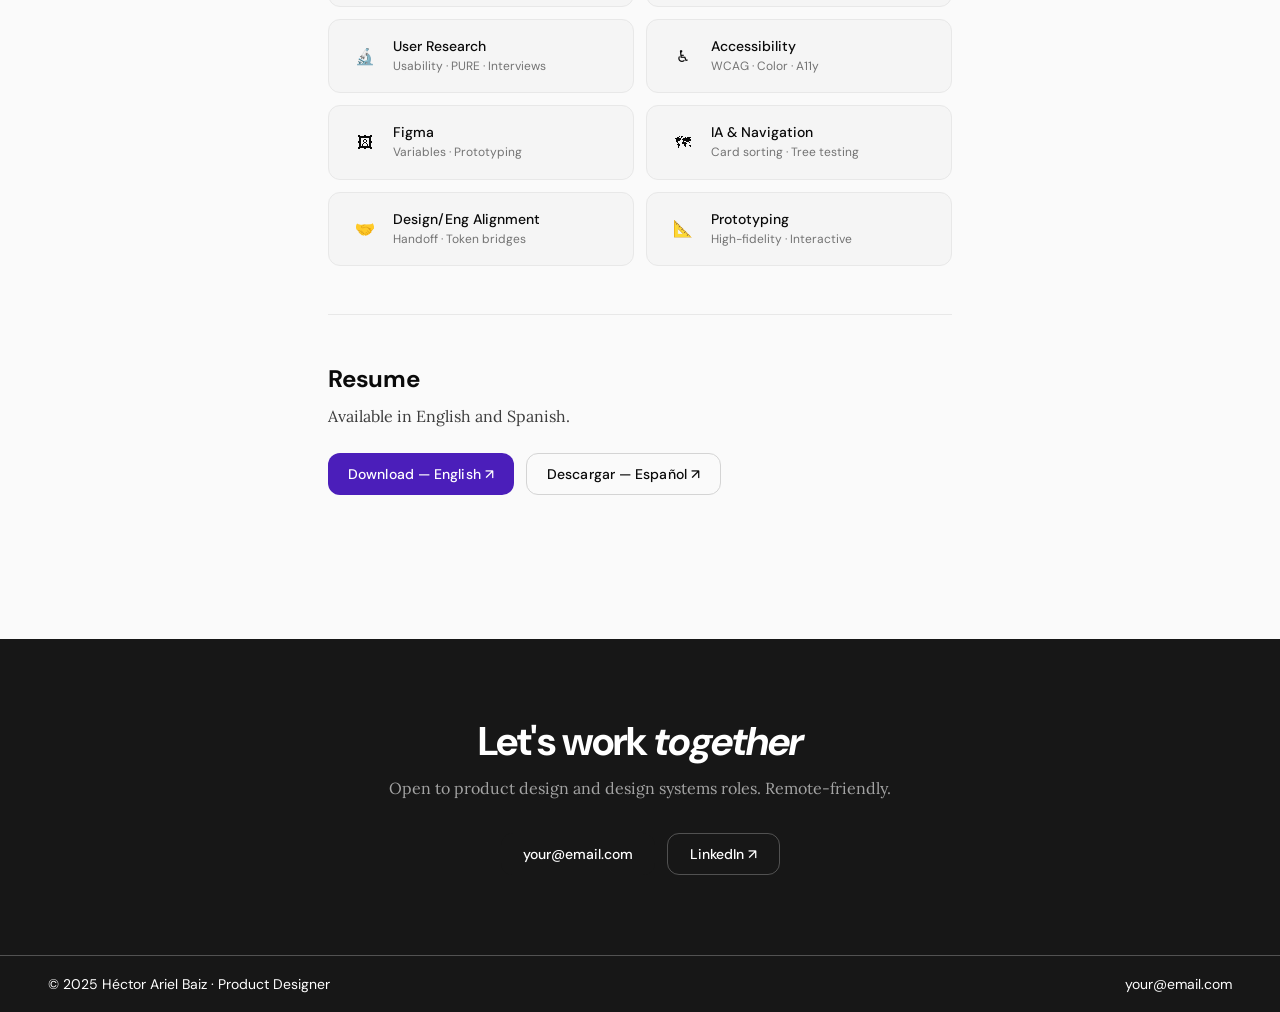
==== commit b8d60f62: "fix: sync all nav bars to match index.html reference" ====
--- a/about.html
+++ b/about.html
@@ -16,8 +16,9 @@
     <li><a href="index.html#work" data-i18n="nav.work">Work</a></li>
     <li><a href="about.html" aria-current="page" data-i18n="nav.about">About</a></li>
     <li><a href="downloads/Hector-Ariel-Baiz-Resume-EN.pdf" target="_blank" data-i18n="nav.resume">Resume</a></li>
+    <li><a href="hariel.baiz@gmail.com" data-i18n="nav.contact" data-email-href>Contact</a></li>
+    <li><a href="https://linkedin.com/in/yourprofile" class="nav-cta" target="_blank" data-i18n="nav.linkedin">LinkedIn</a></li>
   </ul>
-  <a href="#" class="nav-cta" data-i18n="nav.contact" data-email-href>Contact ↗</a>
   <div class="nav-controls">
     <button class="theme-toggle" aria-label="Toggle theme">
       <span class="icon-moon">☾</span>
--- a/css/tokens.css
+++ b/css/tokens.css
@@ -64,7 +64,7 @@
   --bg-inverse: var(--n-900);  /* used for dark CTA / contact section */
 
   /* Surfaces */
-  --surface-card:    var(--n-0);
+  --surface-card:    var(--n-100);
   --surface-overlay: rgba(255,255,255,0.95);
 
   /* Text */
@@ -78,6 +78,7 @@
   --border:     var(--n-200);   /* default #e8e8e8 */
   --border-mid: var(--n-300);   /* medium  #d4d4d4 */
   --border-str: var(--n-400);   /* strong  #a3a3a3 */
+  --border-on-inverse: var(--n-600);
 
   /* Brand — interactive elements only */
   --brand:       var(--purple-500);  /* #2b0c7d */
@@ -87,8 +88,8 @@
   /* Nav */
   --nav-bg:      var(--surface-overlay);
   --nav-border:  var(--border);
-  --nav-text:    var(--text);
-  --nav-link:   var(--purple-500);
+  --nav-text:    var(--text-3);
+  --nav-link:   var(--text);
 
   /* Callout / feature card backgrounds */
   --surface-feature: var(--n-100);
--- a/css/base.css
+++ b/css/base.css
@@ -83,17 +83,20 @@
 /* Contact CTA — DM Sans Medium 14px brand */
 .nav-cta {
   font-family: var(--f-ui);
-  font-weight: 500;
-  font-size: 14px;
-  line-height: 20px;
-  letter-spacing: 0.1px;
-  color: var(--nav-link);
+  font-weight: 400;
+  font-size: 14px;
+  line-height: 20px;
+  letter-spacing: 0.1px;
+  color: var(--nav-text);
   text-decoration: none;
   white-space: nowrap;
   flex-shrink: 0;
   transition: opacity 0.15s;
 }
-.nav-cta:hover { opacity: 0.7; }
+.nav-cta:hover { 
+  font-weight: 500; 
+  color: var(--nav-link);
+}
 
 /* ── NAV CONTROLS (theme + lang) ────────────────────────── */
 .nav-controls {
@@ -281,20 +284,20 @@
 
 /* ── FOOTER ─────────────────────────────────────────────── */
 footer {
-  background: var(--bg-subtle);
-  border-top: 1px solid var(--border);
+  background: var(--bg-inverse);
   padding: 20px 48px;
   display: flex;
   align-items: center;
   justify-content: space-between;
   gap: 16px;
+  border-top: 1px solid var(--border-on-inverse);
 }
 footer p,
 footer a {
   font-family: var(--f-ui);
-  font-size: 12px;
+  font-size: 14px;
   line-height: 16px;
-  color: var(--text-3);
+  color: var(--text-on-inverse);
   text-decoration: none;
 }
 footer a:hover { color: var(--text); }
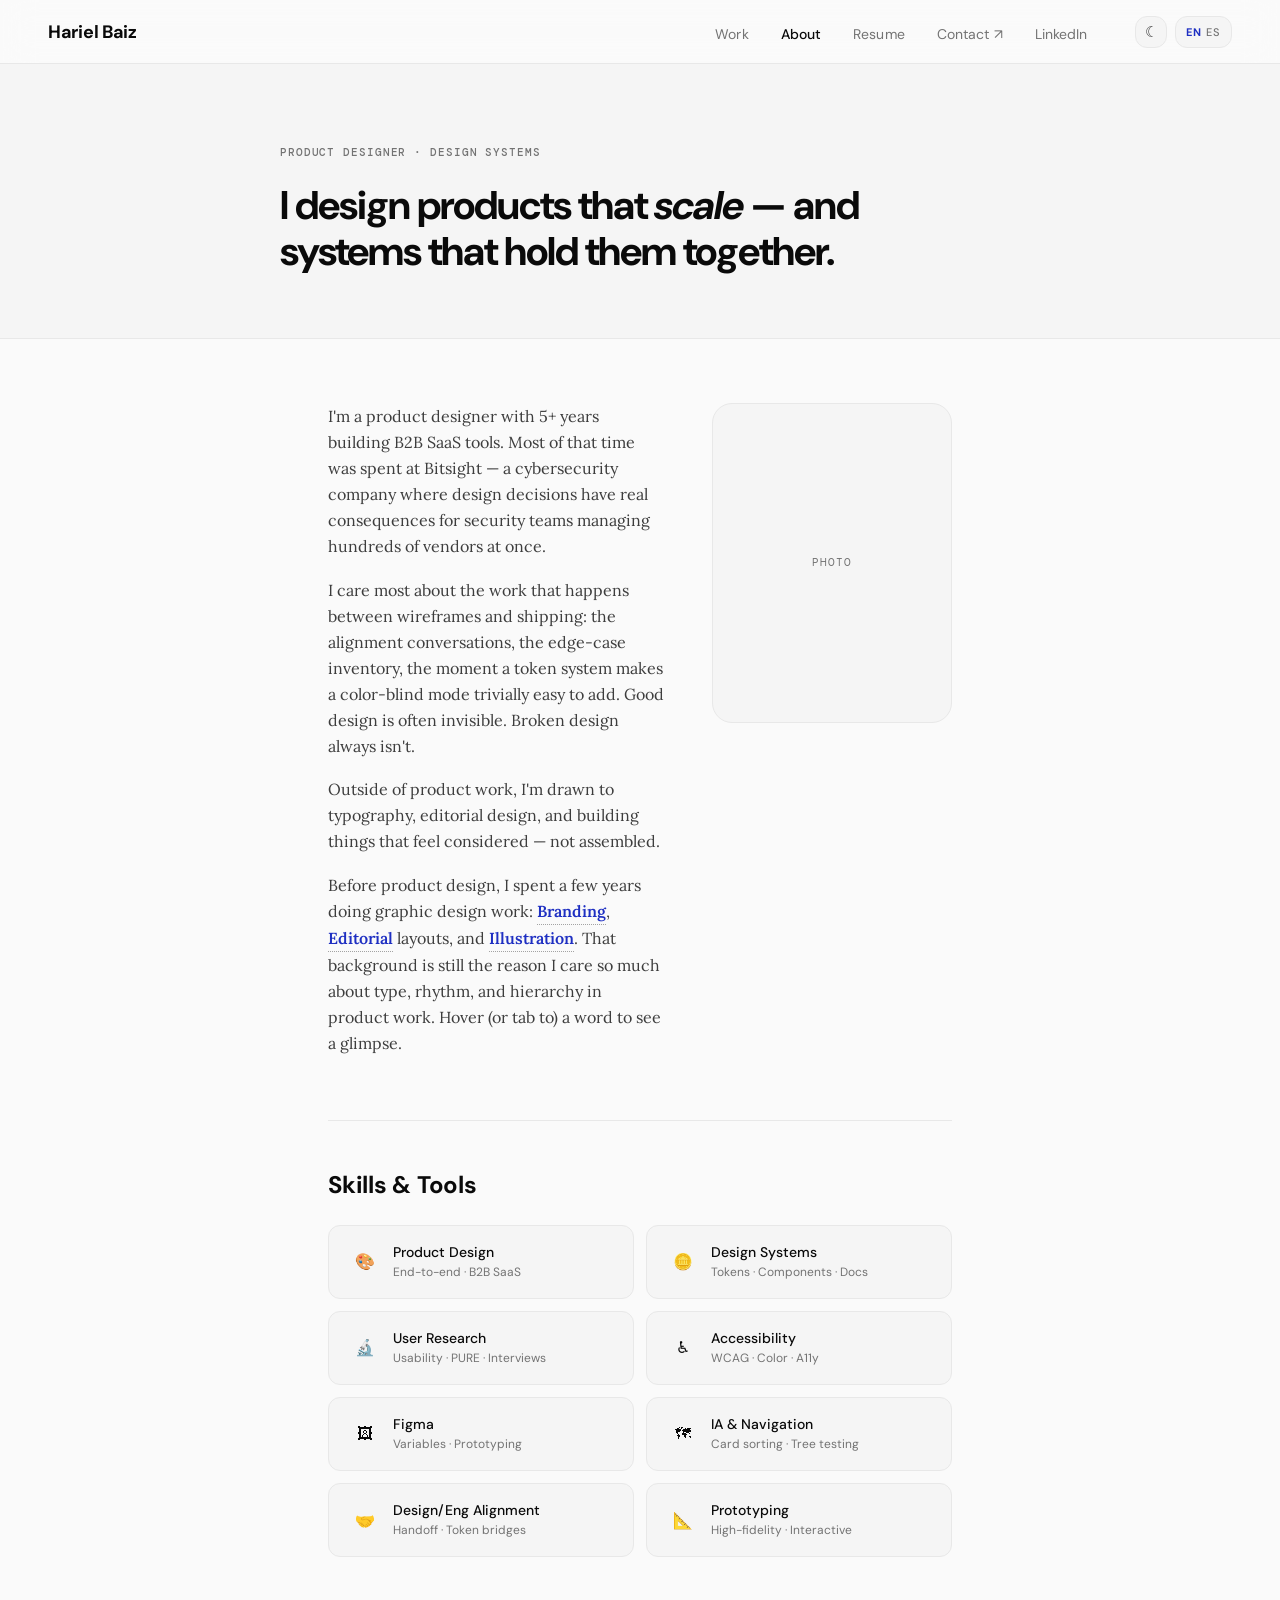
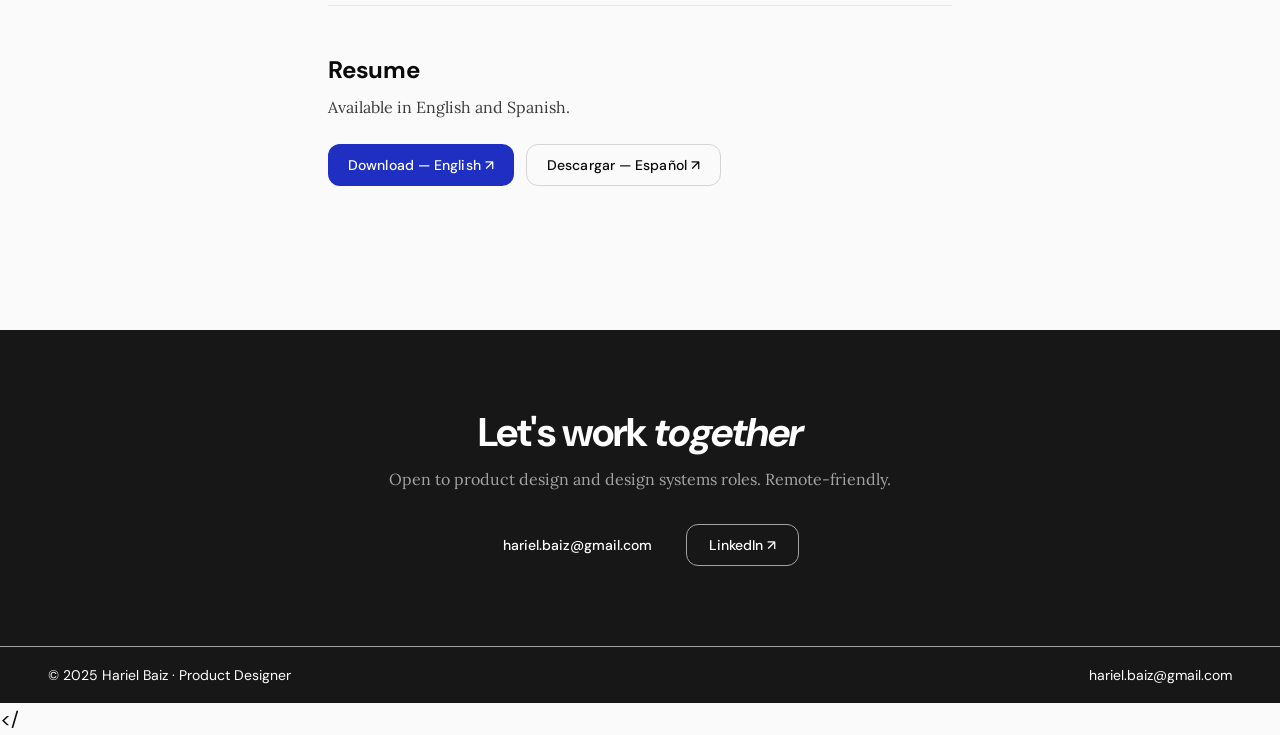
==== commit 99631e91: "brand color changes, updated resume files, and added a new image for the case study questionnaire co" ====
--- a/about.html
+++ b/about.html
@@ -6,18 +6,18 @@
   <link rel="stylesheet" href="css/base.css"/>
   <link rel="stylesheet" href="css/about.css"/>
   <meta name="viewport" content="width=device-width, initial-scale=1.0"/>
-  <title>About — Héctor Ariel Baiz · Product Designer</title>
+  <title>About — Hariel Baiz · Product Designer</title>
 </head>
 <body>
 
 <nav>
-  <a class="nav-name" href="index.html" data-i18n="nav.brand">Héctor Ariel Baiz</a>
+  <a class="nav-name" href="index.html" data-i18n="nav.brand">Hariel Baiz</a>
   <ul class="nav-links">
     <li><a href="index.html#work" data-i18n="nav.work">Work</a></li>
     <li><a href="about.html" aria-current="page" data-i18n="nav.about">About</a></li>
-    <li><a href="downloads/Hector-Ariel-Baiz-Resume-EN.pdf" target="_blank" data-i18n="nav.resume">Resume</a></li>
-    <li><a href="hariel.baiz@gmail.com" data-i18n="nav.contact" data-email-href>Contact</a></li>
-    <li><a href="https://linkedin.com/in/yourprofile" class="nav-cta" target="_blank" data-i18n="nav.linkedin">LinkedIn</a></li>
+    <li><a href="downloads/Hariel-Baiz-Resume-EN.pdf" target="_blank" data-i18n="nav.resume">Resume</a></li>
+    <li><a href="#" data-i18n="nav.contact" data-email-href>Contact</a></li>
+    <li><a href="https://www.linkedin.com/in/hariel-baiz" class="nav-cta" target="_blank" data-i18n="nav.linkedin">LinkedIn</a></li>
   </ul>
   <div class="nav-controls">
     <button class="theme-toggle" aria-label="Toggle theme">
@@ -33,7 +33,7 @@
 
 <!-- ── HERO ── -->
 <header class="about-hero">
-  <div class="about-hero__inner">
+  <div class="about-hero__inner reveal">
     <span class="about-eyebrow">Product Designer · Design Systems</span>
     <h1>I design products that <em>scale</em> — and systems that hold them together.</h1>
   </div>
@@ -48,46 +48,20 @@
       <p>I'm a product designer with 5+ years building B2B SaaS tools. Most of that time was spent at Bitsight — a cybersecurity company where design decisions have real consequences for security teams managing hundreds of vendors at once.</p>
       <p>I care most about the work that happens between wireframes and shipping: the alignment conversations, the edge-case inventory, the moment a token system makes a color-blind mode trivially easy to add. Good design is often invisible. Broken design always isn't.</p>
       <p>Outside of product work, I'm drawn to typography, editorial design, and building things that feel considered — not assembled.</p>
+      <!--
+        Graphic design background — hover/focus a term to preview a GIF of related work.
+        Add the actual files at the paths below; the preview box degrades gracefully
+        (shows a plain color chip) until each GIF exists.
+      -->
+      <p class="about-gd-para">
+        Before product design, I spent a few years doing graphic design work: <span class="gd-term" tabindex="0" data-label="Branding" style="--preview: url('images/graphic-branding.gif')">Branding</span>, <span class="gd-term" tabindex="0" data-label="Editorial" style="--preview: url('images/graphic-editorial.gif')">Editorial</span> layouts, and <span class="gd-term" tabindex="0" data-label="Illustration" style="--preview: url('images/graphic-illustration.gif')">Illustration</span>. That background is still the reason I care so much about type, rhythm, and hierarchy in product work. Hover (or tab to) a word to see a glimpse.
+      </p>
     </div>
     <aside class="about-bio__aside">
       <figure class="about-photo about-photo--placeholder">
         <span>Photo</span>
       </figure>
     </aside>
-  </section>
-
-  <div class="divider"></div>
-
-  <!-- NUMBERS -->
-  <section class="about-facts reveal">
-    <div class="about-fact">
-      <span class="fact-num">5+</span>
-      <div class="fact-copy">
-        <strong>Years of experience</strong>
-        <span>Product design, design systems, and UX research in B2B SaaS</span>
-      </div>
-    </div>
-    <div class="about-fact">
-      <span class="fact-num">160</span>
-      <div class="fact-copy">
-        <strong>Design tokens shipped</strong>
-        <span>Primitives + semantic tokens covering light, dark, and color-blind modes</span>
-      </div>
-    </div>
-    <div class="about-fact">
-      <span class="fact-num">−40%</span>
-      <div class="fact-copy">
-        <strong>Review time reduced</strong>
-        <span>Measured outcome from the InfoSec Questionnaire redesign</span>
-      </div>
-    </div>
-    <div class="about-fact">
-      <span class="fact-num">15→2</span>
-      <div class="fact-copy">
-        <strong>Days, assessment turnaround</strong>
-        <span>IA redesign driven by research-backed personas</span>
-      </div>
-    </div>
   </section>
 
   <div class="divider"></div>
@@ -114,8 +88,8 @@
     <h2>Resume</h2>
     <p>Available in English and Spanish.</p>
     <div class="resume-links">
-      <a href="downloads/Hector-Ariel-Baiz-Resume-EN.pdf" target="_blank" class="btn-primary">Download — English ↗</a>
-      <a href="downloads/Hector-Ariel-Baiz-Resume-ES.pdf" target="_blank" class="btn-secondary">Descargar — Español ↗</a>
+      <a href="downloads/Hariel-Baiz-Resume-EN.pdf" target="_blank" class="btn-primary">Download — English ↗</a>
+      <a href="downloads/Hariel-Baiz-Resume-ES.pdf" target="_blank" class="btn-secondary">Descargar — Español ↗</a>
     </div>
   </section>
 
@@ -126,16 +100,15 @@
   <h2>Let's work <em>together</em></h2>
   <p>Open to product design and design systems roles. Remote-friendly.</p>
   <div class="contact-links">
-    <a href="#" class="btn-white" data-email>your@email.com</a>
-    <a href="https://linkedin.com/in/yourprofile" class="btn-ghost-dark">LinkedIn ↗</a>
+    <a href="#" class="btn-white" data-email>hariel.baiz@gmail.com</a>
+    <a href="https://www.linkedin.com/in/hariel-baiz" class="btn-ghost-dark">LinkedIn ↗</a>
   </div>
 </section>
 
 <footer>
-  <p>© 2025 Héctor Ariel Baiz · Product Designer</p>
-  <a href="#" data-email>your@email.com</a>
+  <p>© 2025 Hariel Baiz · Product Designer</p>
+  <a href="#" data-email>hariel.baiz@gmail.com</a>
 </footer>
 
 <script src="js/site.js" defer></script>
-</body>
-</html>
+</
--- a/css/tokens.css
+++ b/css/tokens.css
@@ -14,9 +14,9 @@
  *
  * COLOR RULES
  *   · UI uses neutral scale exclusively
- *   · --brand (#2b0c7d) = interactive only:
+ *   · --brand (#1e2fc2, blue) = interactive only:
  *     buttons, links, active nav, focus ring, tags text
- *   · Illustration palette (magenta, purple tints) = NOT for UI
+ *   · Accent illustration palette (orange, yellow) = NOT for UI
  *
  * TYPOGRAPHY RULES (from Figma Typography page)
  *   Display  → Space Grotesk Bold    72/56/40px  tracking -2/-1.5/-1px
@@ -35,6 +35,7 @@
 :root {
   /* Neutral scale — doc.cc foundation */
   --n-0:   #ffffff;
+  --n-0-opacity: #fafafa9f;
   --n-50:  #fafafa;
   --n-100: #f5f5f5;
   --n-200: #e8e8e8;
@@ -46,11 +47,27 @@
   --n-800: #262626;
   --n-900: #171717;
   --n-950: #0a0a0a;
-
-  /* Brand primitives */
-  --purple-600: #3a149a;   /* hover state */
-  --purple-700: #2b0c7d;   /* default interactive */
-  --purple-300: #9b7dff;   /* brand on dark bg */
+  --n-950-opacity: #1717179f;
+
+  /* Brand primitives — blue scale (poster reference)
+     Dark mode needs separate values for TEXT (must be light enough to
+     read on near-black bg) vs FILL (must be dark enough for white
+     button text to pass AA on top of it) — a single mid-blue can't
+     satisfy both. See blue-400 (text) vs blue-500 (fill) below. */
+  --blue-300: #8CA0FF;   /* lightest — dark-mode text hover (WCAG AA verified) */
+  --blue-400: #6E86FF;   /* dark-mode default TEXT (links, tags, CTAs) — AA verified */
+  --blue-500: #3350F0;   /* dark-mode button/progress FILL (pairs with white text) — AA verified */
+  --blue-600: #1E2FC2;   /* primary interactive — light-mode default (text + fill) */
+  --blue-700: #131F94;   /* deepest blue — light-mode hover */
+
+  /* Accent primitives — illustration / decorative use only, not for core UI */
+  --orange-500: #E2601C;
+  --yellow-500: #E3A72A;
+
+  /* Legacy purple aliases kept for reference — no longer used as brand */
+  --purple-600: #3a149a;
+  --purple-700: #2b0c7d;
+  --purple-300: #9b7dff;
   --purple-500: #4B1EBA;
   --purple-400: #673CD8;
 }
@@ -62,6 +79,7 @@
   --bg-subtle:  var(--n-50);
   --bg-muted:   var(--n-100);
   --bg-inverse: var(--n-900);  /* used for dark CTA / contact section */
+  --bg-opacity: var(--n-0-opacity);
 
   /* Surfaces */
   --surface-card:    var(--n-100);
@@ -78,12 +96,14 @@
   --border:     var(--n-200);   /* default #e8e8e8 */
   --border-mid: var(--n-300);   /* medium  #d4d4d4 */
   --border-str: var(--n-400);   /* strong  #a3a3a3 */
-  --border-on-inverse: var(--n-600);
+  --border-on-inverse: var(--n-400);  /* 7.11:1 vs --bg-inverse here (near-black #171717) */
 
   /* Brand — interactive elements only */
-  --brand:       var(--purple-500);  /* #2b0c7d */
-  --brand-hover: var(--purple-600);  /* #3a149a */
-  --brand-tag-bg: var(--n-200);      /* tag pill background */
+  --brand:       var(--blue-600);  /* #1E2FC2 — text/link use */
+  --brand-hover: var(--blue-700);  /* #131F94 */
+  --brand-fill:       var(--brand);        /* button/progress-bar backgrounds */
+  --brand-fill-hover: var(--brand-hover);
+  --brand-tag-bg: var(--n-200);    /* tag pill background */
 
   /* Nav */
   --nav-bg:      var(--surface-overlay);
@@ -110,6 +130,7 @@
   --bg-subtle:  var(--n-900);
   --bg-muted:   var(--n-800);
   --bg-inverse: var(--n-100);    /* contact section flips to white in dark mode */
+  --bg-opacity:var(--n-950-opacity);
 
   /* Surfaces */
   --surface-card:    var(--n-800);
@@ -126,17 +147,25 @@
   --border:     var(--n-700);   /* #262626 */
   --border-mid: var(--n-600);   /* #3d3d3d */
   --border-str: var(--n-500);   /* #525252 */
-
-  /* Brand — lighter purple for dark bg contrast */
-  --brand:       var(--purple-400); 
-  --brand-hover: var(--purple-300);
-  --brand-tag-bg: var(--n-600);
+  /* --bg-inverse flips to near-white here — was missing this override
+     entirely, so .btn-ghost-dark's border fell back to the light-mode
+     value (n-600) or, worse, a hardcoded white that vanished. */
+  --border-on-inverse: var(--n-500);  /* 4.35:1 vs --bg-inverse here (near-white #f5f5f5) */
+
+  /* Brand — text use: lighter blue, AA-verified against --bg and --bg-subtle */
+  --brand:       var(--blue-400);
+  --brand-hover: var(--blue-300);
+  /* Fill use (buttons, progress bar): darker blue so white text stays AA-compliant */
+  --brand-fill:       var(--blue-500);
+  --brand-fill-hover: var(--blue-600);
+  /* n-600 was too light for blue-400 text (1.2:1) — n-800 gives 4.7:1 */
+  --brand-tag-bg: var(--n-800);
 
   /* Nav */
   --nav-bg:     var(--surface-overlay);
   --nav-border: var(--border);
-  --nav-text:   var(--text);
-  --nav-link:   var(--purple-300);
+  --nav-text:   var(--text-3);
+  --nav-link:   var(--text);
 
   /* Callout surfaces */
   --surface-feature: var(--n-900);
@@ -198,9 +227,9 @@
   --radius-sm:  var(--r-sm);
   --radius-md:  var(--r-md);
   --radius-lg:  var(--r-lg);
-  --purple:     var(--brand);
-  --purple-mid: var(--brand-hover);
-  --magenta:    var(--brand);
+  --purple:     var(--brand);        /* now resolves to blue */
+  --purple-mid: var(--brand-hover);  /* now resolves to blue */
+  --magenta:    var(--brand);        /* now resolves to blue */
   --bg-soft:    var(--bg-subtle);
   --bg-card:    var(--surface-card);
   --text-mid:   var(--text-2);
--- a/css/base.css
+++ b/css/base.css
@@ -8,7 +8,7 @@
 
 /* ── RESET ─────────────────────────────────────────────── */
 *, *::before, *::after { box-sizing: border-box; margin: 0; padding: 0; }
-html { scroll-behavior: smooth; }
+html { scroll-behavior: smooth; overflow-x: hidden; }
 img, video { max-width: 100%; display: block; }
 
 /* ── BASE ──────────────────────────────────────────────── */
@@ -27,7 +27,7 @@
   position: sticky;
   top: 0;
   z-index: 100;
-  background: var(--nav-bg);
+  background: var(--bg-opacity);
   backdrop-filter: blur(16px);
   -webkit-backdrop-filter: blur(16px);
   border-bottom: 1px solid var(--nav-border);
@@ -181,7 +181,7 @@
   line-height: 20px;
   letter-spacing: 0.1px;
   color: #fff;
-  background: var(--brand);
+  background: var(--brand-fill);
   padding: 10px 20px;
   border-radius: var(--r-md);
   border: none;
@@ -191,7 +191,7 @@
   white-space: nowrap;
 }
 .btn-primary:hover {
-  background: var(--brand-hover);
+  background: var(--brand-fill-hover);
   transform: translateY(-1px);
 }
 
@@ -248,7 +248,7 @@
   font-size: 14px;
   line-height: 20px;
   color: var(--text-on-inverse);
-  border: 1px solid rgba(255,255,255,0.25);
+  border: 1px solid var(--border-on-inverse);
   padding: 10px 22px;
   border-radius: var(--r-md);
   text-decoration: none;
@@ -256,7 +256,7 @@
   background: transparent;
   transition: border-color 0.15s;
 }
-.btn-ghost-dark:hover { border-color: rgba(255,255,255,0.6); }
+.btn-ghost-dark:hover { border-color: var(--text-on-inverse); }
 
 /* ── CHIPS / TAGS ───────────────────────────────────────── */
 
@@ -300,7 +300,7 @@
   color: var(--text-on-inverse);
   text-decoration: none;
 }
-footer a:hover { color: var(--text); }
+footer a:hover { font-weight: 600; }
 
 /* ── ANIMATIONS ─────────────────────────────────────────── */
 @keyframes fadeUp {
@@ -350,7 +350,7 @@
 .progress-fill {
   height: 100%;
   width: 0%;
-  background: var(--brand);
+  background: var(--brand-fill);
   transition: width 0.1s linear;
 }
 
--- a/css/about.css
+++ b/css/about.css
@@ -57,6 +57,59 @@
 }
 .about-bio__text p:last-child { margin-bottom: 0; }
 
+/* Graphic design paragraph — hover/focus a term for a floating GIF preview */
+.gd-term {
+  position: relative;
+  display: inline-block;
+  color: var(--brand);
+  font-weight: 600;
+  cursor: default;
+  border-bottom: 1px dotted var(--border-str);
+}
+.gd-term:focus-visible {
+  outline: 2px solid var(--brand);
+  outline-offset: 3px;
+  border-radius: 2px;
+}
+.gd-term::after {
+  content: attr(data-label);
+  position: absolute;
+  bottom: calc(100% + 14px);
+  left: 50%;
+  width: 200px;
+  height: 150px;
+  padding: 8px 10px;
+  box-sizing: border-box;
+  display: flex;
+  align-items: flex-end;
+  font-family: var(--f-mono);
+  font-size: 0.68rem;
+  letter-spacing: 0.06em;
+  text-transform: uppercase;
+  color: var(--text-3);
+  background-color: var(--bg-muted);
+  background-image: var(--preview);
+  background-size: cover;
+  background-position: center;
+  border: 1px solid var(--border);
+  border-radius: var(--r-md);
+  box-shadow: 0 16px 36px rgba(0, 0, 0, 0.15);
+  opacity: 0;
+  transform: translate(-50%, 8px) scale(0.96);
+  transition: opacity 0.2s ease, transform 0.2s ease;
+  pointer-events: none;
+  z-index: 20;
+}
+.gd-term:hover::after,
+.gd-term:focus-visible::after {
+  opacity: 1;
+  transform: translate(-50%, 0) scale(1);
+}
+@media (max-width: 640px) {
+  /* No hover on touch — keep the term readable, skip the floating preview */
+  .gd-term::after { display: none; }
+}
+
 .about-photo {
   width: 100%;
   aspect-ratio: 3/4;
@@ -79,38 +132,6 @@
   text-transform: uppercase; color: var(--text-3);
 }
 
-/* ── FACTS ──────────────────────────────────────────────── */
-.about-facts {
-  border: 1px solid var(--border);
-  border-radius: var(--r-md);
-  overflow: hidden;
-  margin: 3rem 0;
-}
-.about-fact {
-  background: var(--surface-card);
-  padding: 20px 24px;
-  border-bottom: 1px solid var(--border);
-  display: flex;
-  align-items: baseline;
-  gap: 16px;
-}
-.about-fact:last-child { border-bottom: none; }
-.fact-num {
-  font-family: var(--f-display);
-  font-weight: 700; font-size: 28px;
-  line-height: 1; letter-spacing: -1px;
-  color: var(--text); min-width: 64px; flex-shrink: 0;
-}
-.fact-copy strong {
-  display: block; font-family: var(--f-ui);
-  font-weight: 500; font-size: 14px;
-  line-height: 20px; color: var(--text); margin-bottom: 2px;
-}
-.fact-copy span {
-  font-family: var(--f-ui);
-  font-size: 12px; line-height: 16px; color: var(--text-3);
-}
-
 /* ── SKILLS ─────────────────────────────────────────────── */
 .about-skills { padding: 3rem 0; }
 .about-skills h2 {
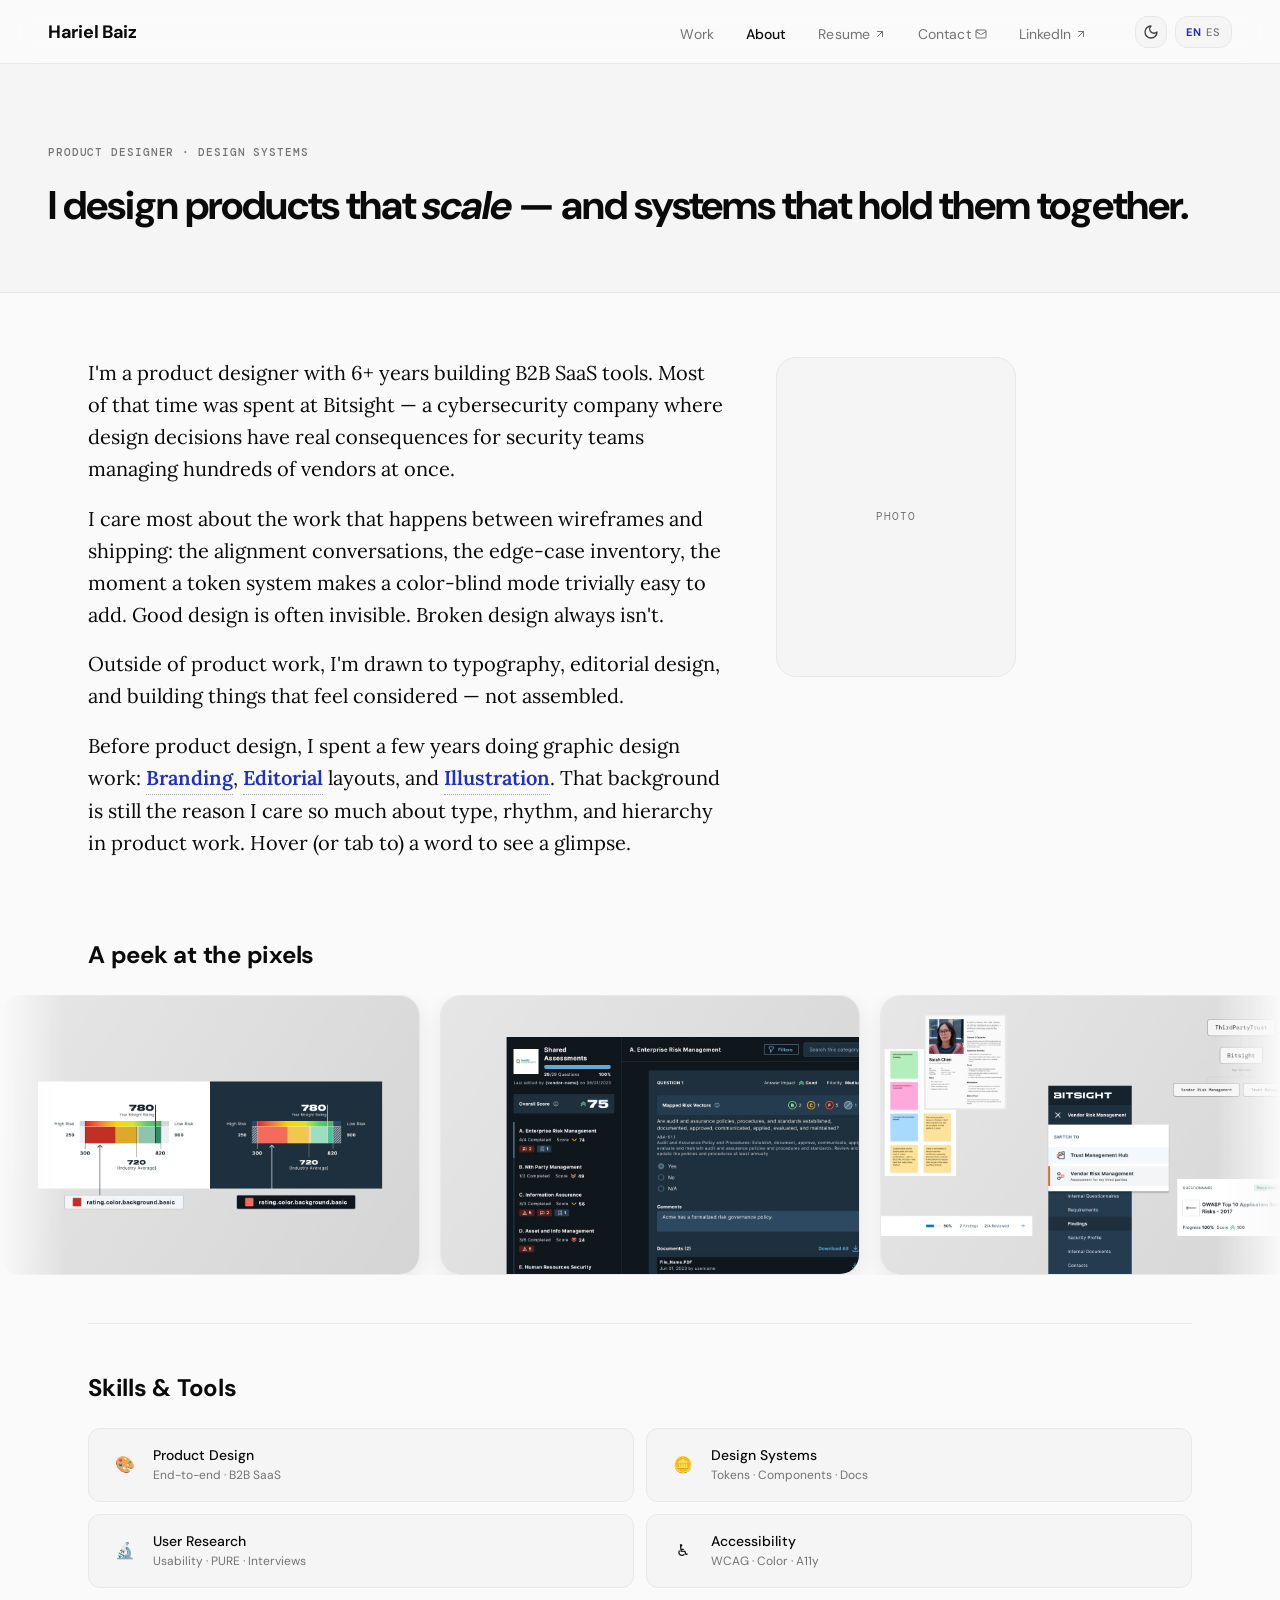
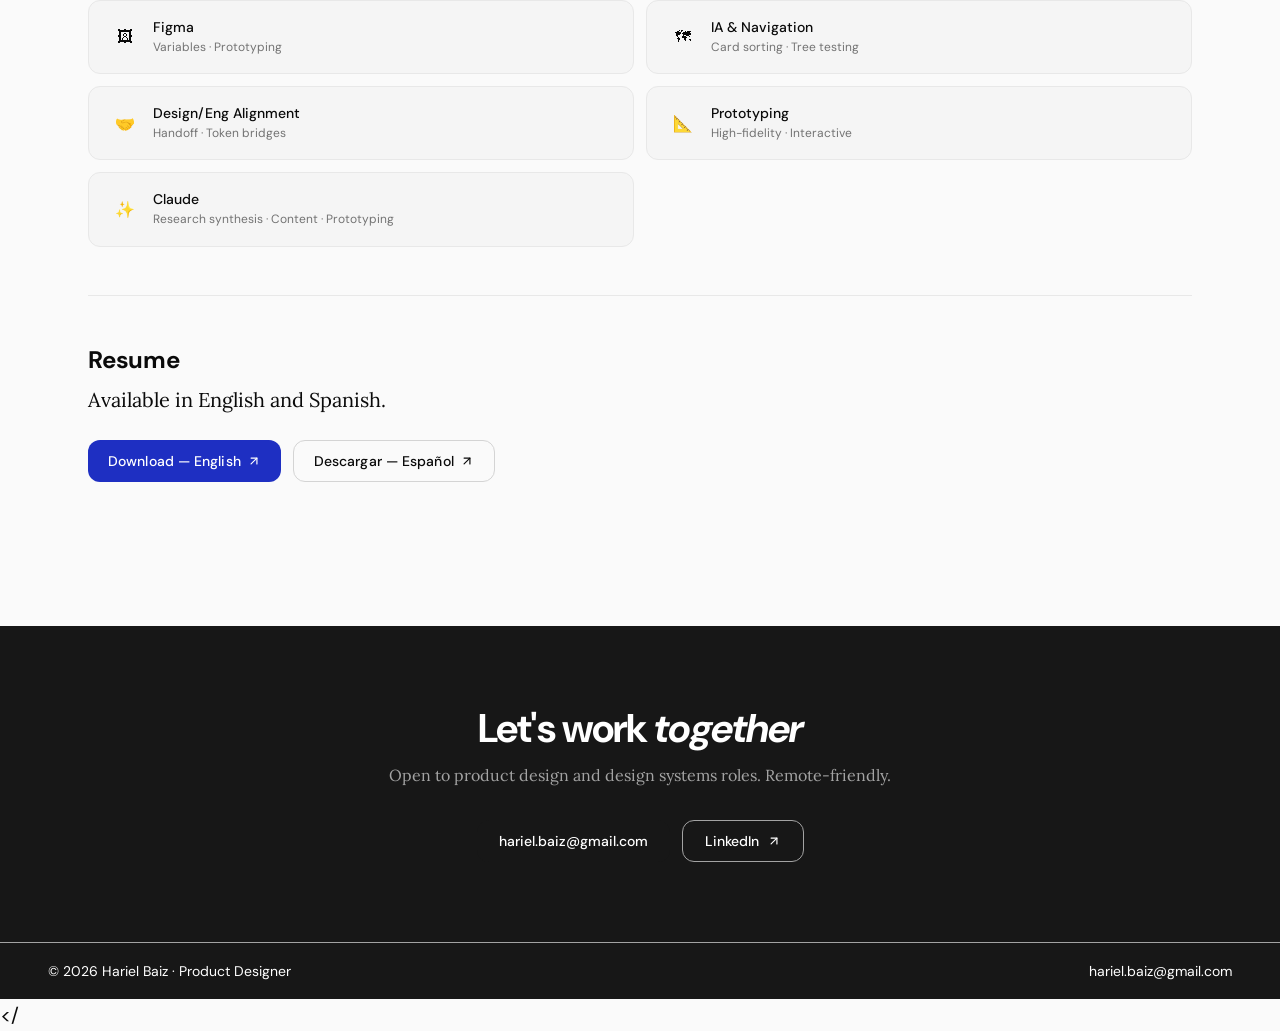
==== commit 3f6124b0: "updated case studies, updated hero text, added Claude to skills, updated carousel speed" ====
--- a/about.html
+++ b/about.html
@@ -15,14 +15,14 @@
   <ul class="nav-links">
     <li><a href="index.html#work" data-i18n="nav.work">Work</a></li>
     <li><a href="about.html" aria-current="page" data-i18n="nav.about">About</a></li>
-    <li><a href="downloads/Hariel-Baiz-Resume-EN.pdf" target="_blank" data-i18n="nav.resume">Resume</a></li>
-    <li><a href="#" data-i18n="nav.contact" data-email-href>Contact</a></li>
-    <li><a href="https://www.linkedin.com/in/hariel-baiz" class="nav-cta" target="_blank" data-i18n="nav.linkedin">LinkedIn</a></li>
+    <li><a href="downloads/Hariel-Baiz-Resume-EN.pdf" target="_blank"><span data-i18n="nav.resume">Resume</span> <svg width="12" height="12" viewBox="0 0 24 24" fill="none" stroke="currentColor" stroke-width="2" stroke-linecap="round" stroke-linejoin="round"><path d="M7 7h10v10"/><path d="M7 17 17 7"/></svg></a></li>
+    <li><a href="#" data-email-href><span data-i18n="nav.contact">Contact</span> <svg width="12" height="12" viewBox="0 0 24 24" fill="none" stroke="currentColor" stroke-width="2" stroke-linecap="round" stroke-linejoin="round"><rect width="20" height="16" x="2" y="4" rx="2"/><path d="m22 7-8.97 5.7a1.94 1.94 0 0 1-2.06 0L2 7"/></svg></a></li>
+    <li><a href="https://www.linkedin.com/in/hariel-baiz" class="nav-cta" target="_blank"><span data-i18n="nav.linkedin">LinkedIn</span> <svg width="12" height="12" viewBox="0 0 24 24" fill="none" stroke="currentColor" stroke-width="2" stroke-linecap="round" stroke-linejoin="round"><path d="M7 7h10v10"/><path d="M7 17 17 7"/></svg></a></li>
   </ul>
   <div class="nav-controls">
     <button class="theme-toggle" aria-label="Toggle theme">
-      <span class="icon-moon">☾</span>
-      <span class="icon-sun">☀</span>
+      <span class="icon-moon"><svg width="16" height="16" viewBox="0 0 24 24" fill="none" stroke="currentColor" stroke-width="2" stroke-linecap="round" stroke-linejoin="round"><path d="M12 3a6 6 0 0 0 9 9 9 9 0 1 1-9-9Z"/></svg></span>
+      <span class="icon-sun"><svg width="16" height="16" viewBox="0 0 24 24" fill="none" stroke="currentColor" stroke-width="2" stroke-linecap="round" stroke-linejoin="round"><circle cx="12" cy="12" r="4"/><path d="M12 2v2"/><path d="M12 20v2"/><path d="m4.93 4.93 1.41 1.41"/><path d="m17.66 17.66 1.41 1.41"/><path d="M2 12h2"/><path d="M20 12h2"/><path d="m6.34 17.66-1.41 1.41"/><path d="m19.07 4.93-1.41 1.41"/></svg></span>
     </button>
     <button class="lang-toggle" aria-label="Toggle language">
       <span class="lang-active">EN</span>
@@ -45,7 +45,7 @@
   <!-- BIO -->
   <section class="about-bio reveal">
     <div class="about-bio__text">
-      <p>I'm a product designer with 5+ years building B2B SaaS tools. Most of that time was spent at Bitsight — a cybersecurity company where design decisions have real consequences for security teams managing hundreds of vendors at once.</p>
+      <p>I'm a product designer with 6+ years building B2B SaaS tools. Most of that time was spent at Bitsight — a cybersecurity company where design decisions have real consequences for security teams managing hundreds of vendors at once.</p>
       <p>I care most about the work that happens between wireframes and shipping: the alignment conversations, the edge-case inventory, the moment a token system makes a color-blind mode trivially easy to add. Good design is often invisible. Broken design always isn't.</p>
       <p>Outside of product work, I'm drawn to typography, editorial design, and building things that feel considered — not assembled.</p>
       <!--
@@ -64,6 +64,36 @@
     </aside>
   </section>
 
+  <!-- WORK CAROUSEL -->
+  <section class="work-carousel reveal">
+    <h2>A peek at the pixels</h2>
+    <div class="carousel-viewport">
+      <div class="carousel-track">
+        <img src="images/cs-tokens-cover.jpg" alt="Design token system cover" />
+        <img src="images/cs-questionnaire-cover.jpg" alt="InfoSec questionnaire redesign" />
+        <img src="images/cs-product-split-cover.png" alt="Product split cover" />
+        <img src="images/questionnaire-3pt-design.png" alt="Questionnaire toolbar proposals" />
+        <img src="images/questionnaire-light-dark.png" alt="Questionnaire light and dark mode" />
+        <img src="images/categories-panel.png" alt="Categories panel" />
+        <img src="images/color-blind-mode.png" alt="Color-blind mode support" />
+        <img src="images/UIArtifacts-beforeAfter.png" alt="Security Profile before and after" />
+        <img src="images/Requirements.png" alt="Requirements page before and after" />
+        <img src="images/new-information-architecture.png" alt="New information architecture" />
+        <!-- duplicated for a seamless loop -->
+        <img src="images/cs-tokens-cover.jpg" alt="" aria-hidden="true" />
+        <img src="images/cs-questionnaire-cover.jpg" alt="" aria-hidden="true" />
+        <img src="images/cs-product-split-cover.png" alt="" aria-hidden="true" />
+        <img src="images/questionnaire-3pt-design.png" alt="" aria-hidden="true" />
+        <img src="images/questionnaire-light-dark.png" alt="" aria-hidden="true" />
+        <img src="images/categories-panel.png" alt="" aria-hidden="true" />
+        <img src="images/color-blind-mode.png" alt="" aria-hidden="true" />
+        <img src="images/UIArtifacts-beforeAfter.png" alt="" aria-hidden="true" />
+        <img src="images/Requirements.png" alt="" aria-hidden="true" />
+        <img src="images/new-information-architecture.png" alt="" aria-hidden="true" />
+      </div>
+    </div>
+  </section>
+
   <div class="divider"></div>
 
   <!-- SKILLS -->
@@ -78,6 +108,7 @@
       <div class="skill-item"><div class="skill-icon">🗺</div><div><div class="skill-name">IA & Navigation</div><div class="skill-cat">Card sorting · Tree testing</div></div></div>
       <div class="skill-item"><div class="skill-icon">🤝</div><div><div class="skill-name">Design/Eng Alignment</div><div class="skill-cat">Handoff · Token bridges</div></div></div>
       <div class="skill-item"><div class="skill-icon">📐</div><div><div class="skill-name">Prototyping</div><div class="skill-cat">High-fidelity · Interactive</div></div></div>
+      <div class="skill-item"><div class="skill-icon">✨</div><div><div class="skill-name">Claude</div><div class="skill-cat">Research synthesis · Content · Prototyping</div></div></div>
     </div>
   </section>
 
@@ -88,8 +119,8 @@
     <h2>Resume</h2>
     <p>Available in English and Spanish.</p>
     <div class="resume-links">
-      <a href="downloads/Hariel-Baiz-Resume-EN.pdf" target="_blank" class="btn-primary">Download — English ↗</a>
-      <a href="downloads/Hariel-Baiz-Resume-ES.pdf" target="_blank" class="btn-secondary">Descargar — Español ↗</a>
+      <a href="downloads/Hariel-Baiz-Resume-EN.pdf" target="_blank" class="btn-primary">Download — English <svg width="14" height="14" viewBox="0 0 24 24" fill="none" stroke="currentColor" stroke-width="2" stroke-linecap="round" stroke-linejoin="round"><path d="M7 7h10v10"/><path d="M7 17 17 7"/></svg></a>
+      <a href="downloads/Hariel-Baiz-Resume-ES.pdf" target="_blank" class="btn-secondary">Descargar — Español <svg width="14" height="14" viewBox="0 0 24 24" fill="none" stroke="currentColor" stroke-width="2" stroke-linecap="round" stroke-linejoin="round"><path d="M7 7h10v10"/><path d="M7 17 17 7"/></svg></a>
     </div>
   </section>
 
@@ -101,12 +132,12 @@
   <p>Open to product design and design systems roles. Remote-friendly.</p>
   <div class="contact-links">
     <a href="#" class="btn-white" data-email>hariel.baiz@gmail.com</a>
-    <a href="https://www.linkedin.com/in/hariel-baiz" class="btn-ghost-dark">LinkedIn ↗</a>
+    <a href="https://www.linkedin.com/in/hariel-baiz" class="btn-ghost-dark">LinkedIn <svg width="14" height="14" viewBox="0 0 24 24" fill="none" stroke="currentColor" stroke-width="2" stroke-linecap="round" stroke-linejoin="round"><path d="M7 7h10v10"/><path d="M7 17 17 7"/></svg></a>
   </div>
 </section>
 
 <footer>
-  <p>© 2025 Hariel Baiz · Product Designer</p>
+  <p>© 2026 Hariel Baiz · Product Designer</p>
   <a href="#" data-email>hariel.baiz@gmail.com</a>
 </footer>
 
--- a/css/tokens.css
+++ b/css/tokens.css
@@ -159,7 +159,7 @@
   --brand-fill:       var(--blue-500);
   --brand-fill-hover: var(--blue-600);
   /* n-600 was too light for blue-400 text (1.2:1) — n-800 gives 4.7:1 */
-  --brand-tag-bg: var(--n-800);
+  --brand-tag-bg: var(--n-700);
 
   /* Nav */
   --nav-bg:     var(--surface-overlay);
@@ -168,7 +168,7 @@
   --nav-link:   var(--text);
 
   /* Callout surfaces */
-  --surface-feature: var(--n-900);
+  --surface-feature: var(--n-800);
   --surface-win:  #0d1f15;
   --surface-pain: #1f0f0a;
   --border-win:   #1d4a30;
--- a/css/base.css
+++ b/css/base.css
@@ -72,6 +72,9 @@
   color: var(--nav-text);
   text-decoration: none;
   transition: color 0.15s;
+  display: inline-flex;
+  align-items: center;
+  gap: 4px;
 }
 .nav-links a:hover,
 .nav-links a[aria-current="page"] {
@@ -133,6 +136,8 @@
 .theme-toggle .icon-moon { display: block; }
 [data-theme="dark"] .theme-toggle .icon-sun  { display: block; }
 [data-theme="dark"] .theme-toggle .icon-moon { display: none; }
+.theme-toggle .icon-sun svg,
+.theme-toggle .icon-moon svg { width: 16px; height: 16px; display: block; }
 
 /* Lang toggle */
 .lang-toggle {
@@ -299,6 +304,11 @@
   line-height: 16px;
   color: var(--text-on-inverse);
   text-decoration: none;
+}
+footer a {
+  display: inline-flex;
+  align-items: center;
+  gap: 4px;
 }
 footer a:hover { font-weight: 600; }
 
--- a/css/about.css
+++ b/css/about.css
@@ -10,7 +10,7 @@
   padding: 5rem 48px 4rem;
 }
 .about-hero__inner {
-  max-width: 720px;
+  max-width: 1200px;
   margin: 0 auto;
 }
 .about-eyebrow {
@@ -35,24 +35,66 @@
 
 /* ── MAIN ───────────────────────────────────────────────── */
 .about-wrap {
-  max-width: 720px;
+  max-width: 1200px;
   margin: 0 auto;
   padding: 0 48px 6rem;
+}
+
+/* ── WORK CAROUSEL ──────────────────────────────────────── */
+.work-carousel { padding: 1rem 0 3rem; }
+.work-carousel h2 {
+  font-family: var(--f-ui); font-weight: 700;
+  font-size: 24px; line-height: 32px;
+  letter-spacing: -0.25px; color: var(--text);
+  margin: 0 0 24px;
+}
+.carousel-viewport {
+  width: 100vw;
+  margin-left: calc(-50vw + 50%);
+  overflow: hidden;
+  -webkit-mask-image: linear-gradient(to right, transparent, #000 5%, #000 95%, transparent);
+          mask-image: linear-gradient(to right, transparent, #000 5%, #000 95%, transparent);
+}
+.carousel-track {
+  display: flex;
+  gap: 20px;
+  width: max-content;
+  animation: carousel-scroll 80s linear infinite;
+}
+.carousel-track img {
+  height: 280px;
+  width: auto;
+  max-width: 420px;
+  object-fit: cover;
+  border-radius: var(--r-lg);
+  border: 1px solid var(--border);
+  box-shadow: 0 8px 24px rgba(0, 0, 0, 0.08);
+  flex-shrink: 0;
+}
+@keyframes carousel-scroll {
+  from { transform: translateX(0); }
+  to   { transform: translateX(-50%); }
+}
+@media (prefers-reduced-motion: reduce) {
+  .carousel-track { animation: none; }
+}
+@media (max-width: 640px) {
+  .carousel-track img { height: 160px; }
 }
 
 /* ── BIO ────────────────────────────────────────────────── */
 .about-bio {
   display: grid;
-  grid-template-columns: 1fr 240px;
+  grid-template-columns: minmax(0, 640px) 240px;
   gap: 48px;
   align-items: start;
   padding: 4rem 0;
 }
 .about-bio__text p {
   font-family: var(--f-body);
-  font-size: 16px;
-  line-height: 26px;
-  color: var(--text-2);
+  font-size: 20px;
+  line-height: 1.6;
+  color: var(--text-1);
   margin-bottom: 1.1rem;
 }
 .about-bio__text p:last-child { margin-bottom: 0; }
@@ -166,8 +208,8 @@
   letter-spacing: -0.25px; color: var(--text); margin-bottom: 8px;
 }
 .about-resume > p {
-  font-family: var(--f-body); font-size: 16px;
-  line-height: 26px; color: var(--text-2); margin-bottom: 24px;
+  font-family: var(--f-body); font-size: 20px;
+  line-height: 1.6; color: var(--text-1); margin-bottom: 24px;
 }
 .resume-links { display: flex; gap: 12px; flex-wrap: wrap; }
 
